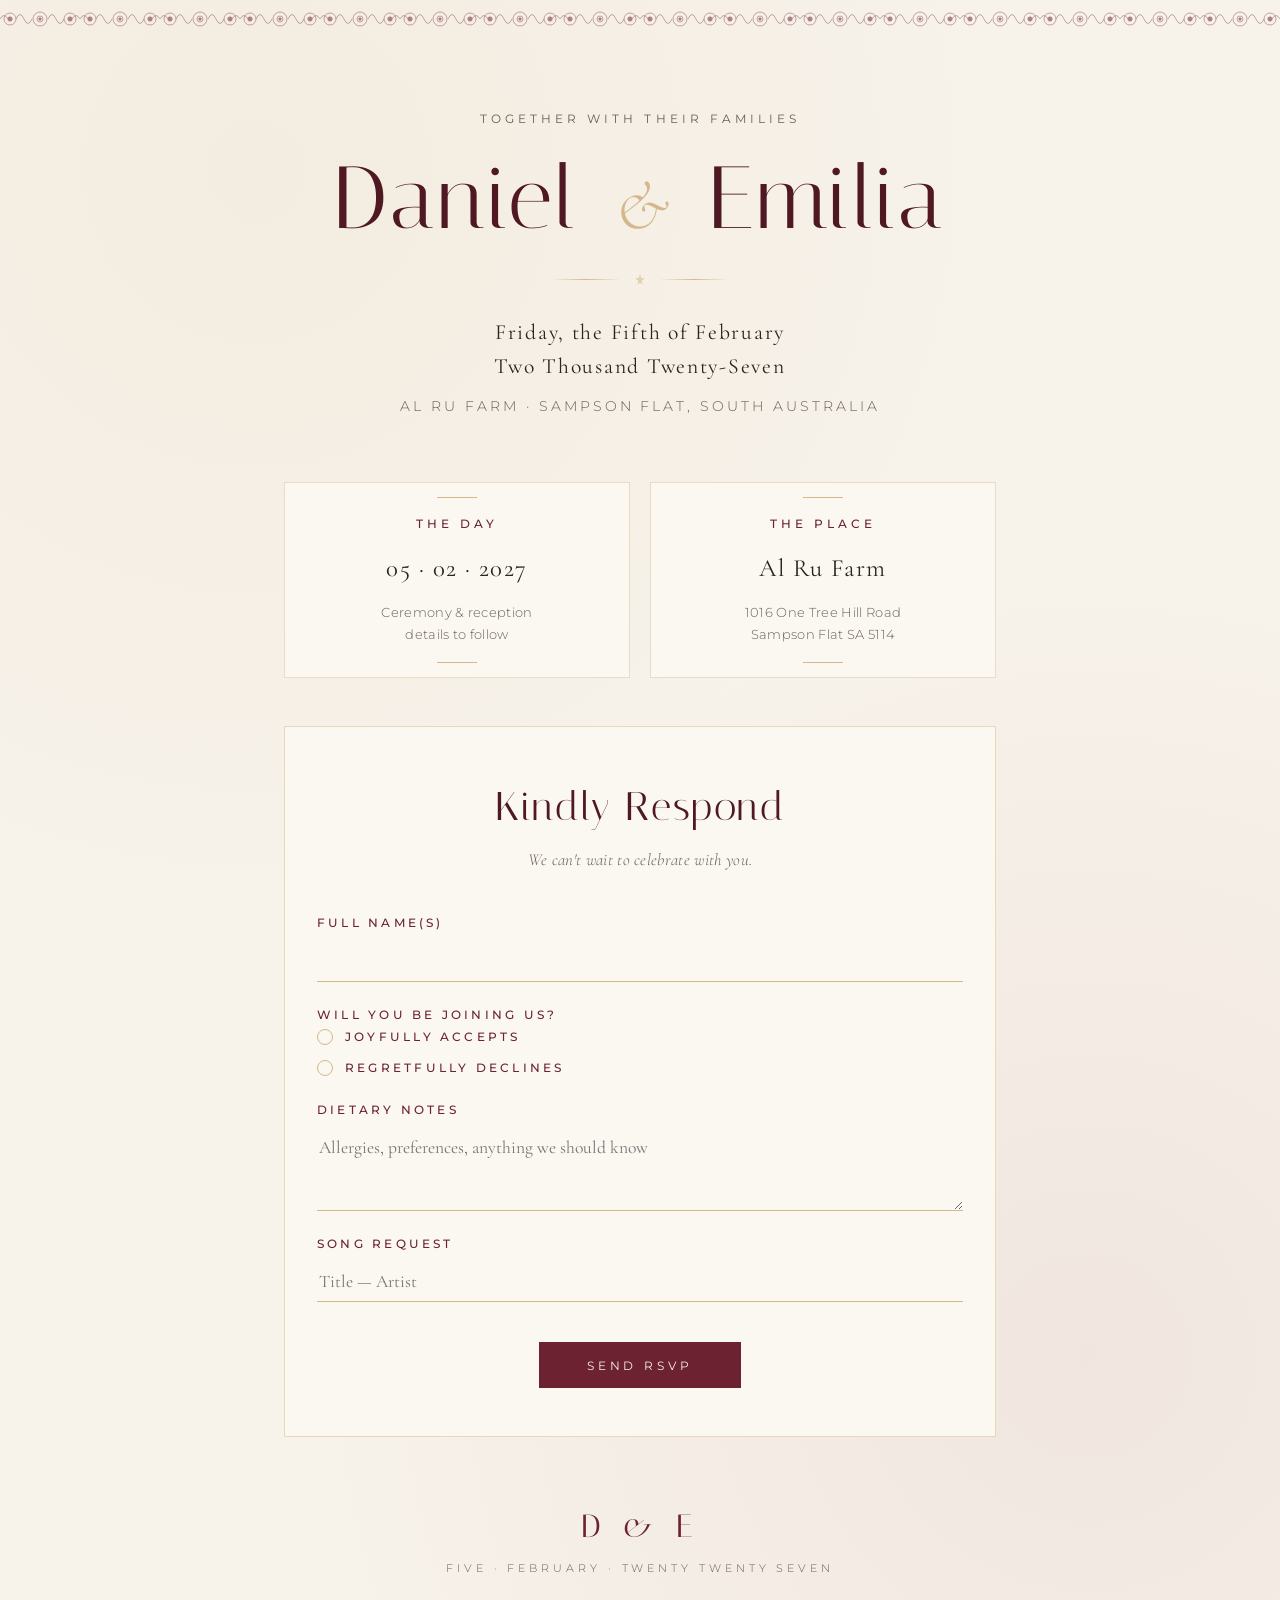
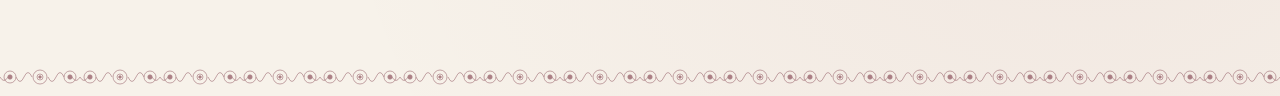
==== index.html @ f1c3dc00 "Initial wedding site" ====
<!DOCTYPE html>
<html lang="en">
<head>
  <meta charset="UTF-8" />
  <meta name="viewport" content="width=device-width, initial-scale=1.0" />
  <title>Daniel &amp; Emilia · 5 February 2027</title>
  <meta name="description" content="Daniel Storti &amp; Emilia Tsanaktsidis · 5 February 2027 · Al Ru Farm, South Australia" />
  <link rel="preconnect" href="https://fonts.googleapis.com" />
  <link rel="preconnect" href="https://fonts.gstatic.com" crossorigin />
  <link href="https://fonts.googleapis.com/css2?family=Cormorant+Garamond:ital,wght@0,300;0,400;0,500;0,600;1,300;1,400&family=Italiana&family=Montserrat:wght@300;400;500&display=swap" rel="stylesheet" />
  <link rel="stylesheet" href="styles.css" />
</head>
<body>
  <div class="lace-border lace-top" aria-hidden="true"></div>

  <main>
    <section class="hero">
      <p class="overline">Together with their families</p>
      <h1 class="names">
        <span>Daniel</span>
        <span class="amp">&</span>
        <span>Emilia</span>
      </h1>
      <div class="divider" aria-hidden="true">
        <span></span><svg viewBox="0 0 24 24" width="14" height="14"><path d="M12 2l2.09 6.26L20 9.27l-4.91 3.82L16.18 20 12 16.5 7.82 20l1.09-6.91L4 9.27l5.91-1.01L12 2z" fill="currentColor" opacity=".55"/></svg><span></span>
      </div>
      <p class="date">Friday, the Fifth of February<br/>Two Thousand Twenty-Seven</p>
      <p class="venue">Al Ru Farm · Sampson Flat, South Australia</p>
    </section>

    <section class="details">
      <article class="detail-card">
        <h2>The Day</h2>
        <p class="big">05 · 02 · 2027</p>
        <p class="small">Ceremony &amp; reception<br/>details to follow</p>
      </article>
      <article class="detail-card">
        <h2>The Place</h2>
        <p class="big">Al Ru Farm</p>
        <p class="small">1016 One Tree Hill Road<br/>Sampson Flat SA 5114</p>
      </article>
    </section>

    <section class="rsvp" id="rsvp">
      <h2>Kindly Respond</h2>
      <p class="rsvp-note">We can't wait to celebrate with you.</p>

      <form
        name="rsvp"
        method="POST"
        data-netlify="true"
        netlify-honeypot="bot-field"
        action="/thanks.html"
      >
        <input type="hidden" name="form-name" value="rsvp" />
        <p class="hp"><label>Leave this field empty: <input name="bot-field" /></label></p>

        <div class="field">
          <label for="name">Full name(s)</label>
          <input type="text" id="name" name="name" autocomplete="name" required />
        </div>

        <fieldset class="field">
          <legend>Will you be joining us?</legend>
          <div class="radio-group">
            <label class="radio">
              <input type="radio" name="attending" value="Yes" required />
              <span>Joyfully accepts</span>
            </label>
            <label class="radio">
              <input type="radio" name="attending" value="No" />
              <span>Regretfully declines</span>
            </label>
          </div>
        </fieldset>

        <div class="field">
          <label for="dietary">Dietary notes</label>
          <textarea id="dietary" name="dietary" rows="3" placeholder="Allergies, preferences, anything we should know"></textarea>
        </div>

        <div class="field">
          <label for="song">Song request</label>
          <input type="text" id="song" name="song" placeholder="Title — Artist" />
        </div>

        <button type="submit">Send RSVP</button>
      </form>
    </section>

    <footer>
      <p class="monogram">D &amp; E</p>
      <p class="tag">Five · February · Twenty Twenty Seven</p>
    </footer>
  </main>

  <div class="lace-border lace-bottom" aria-hidden="true"></div>
</body>
</html>
---- styles.css ----
:root {
  --cream: #f7f2ea;
  --cream-soft: #fbf8f2;
  --champagne: #d4b88a;
  --champagne-soft: #e6d4b0;
  --burgundy: #6d2232;
  --burgundy-deep: #4f1823;
  --wine: #872436;
  --ink: #2a2320;
  --muted: #6b5f56;
}

* { box-sizing: border-box; }

html, body {
  margin: 0;
  padding: 0;
  background: var(--cream);
  color: var(--ink);
  font-family: 'Montserrat', -apple-system, sans-serif;
  font-weight: 300;
  line-height: 1.6;
  letter-spacing: 0.02em;
}

body {
  background-image:
    radial-gradient(circle at 20% 10%, rgba(212,184,138,0.10), transparent 40%),
    radial-gradient(circle at 85% 80%, rgba(135,36,54,0.06), transparent 45%);
  min-height: 100vh;
}

main {
  max-width: 760px;
  margin: 0 auto;
  padding: 0 1.5rem 3rem;
}

/* ---------- Lace borders ---------- */
.lace-border {
  height: 38px;
  background-repeat: repeat-x;
  background-size: 80px 38px;
  opacity: 0.55;
  background-image: url("data:image/svg+xml;utf8,<svg xmlns='http://www.w3.org/2000/svg' viewBox='0 0 80 38'><g fill='none' stroke='%236d2232' stroke-width='0.7'><circle cx='10' cy='19' r='6'/><circle cx='10' cy='19' r='2.2' fill='%236d2232'/><path d='M16 19 Q20 10 24 19 Q28 28 32 19'/><circle cx='40' cy='19' r='7'/><circle cx='40' cy='19' r='3' fill='none'/><circle cx='40' cy='19' r='1.3' fill='%236d2232'/><path d='M48 19 Q52 10 56 19 Q60 28 64 19'/><circle cx='70' cy='19' r='6'/><circle cx='70' cy='19' r='2.2' fill='%236d2232'/><path d='M0 19 Q4 12 8 19'/><path d='M72 19 Q76 12 80 19'/></g></svg>");
}
.lace-top { margin-bottom: 2rem; }
.lace-bottom { margin-top: 2rem; transform: scaleY(-1); }

/* ---------- Hero ---------- */
.hero {
  text-align: center;
  padding: 2.5rem 1rem 2rem;
}

.overline {
  font-family: 'Montserrat', sans-serif;
  font-size: 0.72rem;
  font-weight: 400;
  letter-spacing: 0.35em;
  text-transform: uppercase;
  color: var(--muted);
  margin: 0 0 1.5rem;
}

.names {
  font-family: 'Italiana', 'Cormorant Garamond', serif;
  font-weight: 400;
  font-size: clamp(3rem, 9vw, 5.5rem);
  line-height: 1.05;
  margin: 0;
  color: var(--burgundy-deep);
  letter-spacing: 0.04em;
}

.names span { display: inline-block; }

.names .amp {
  font-family: 'Cormorant Garamond', serif;
  font-style: italic;
  font-weight: 300;
  color: var(--champagne);
  font-size: 0.8em;
  margin: 0 0.4rem;
  vertical-align: baseline;
}

.divider {
  display: flex;
  align-items: center;
  justify-content: center;
  gap: 0.75rem;
  margin: 1.75rem 0;
  color: var(--champagne);
}
.divider span {
  display: block;
  height: 1px;
  width: 70px;
  background: linear-gradient(to right, transparent, var(--champagne), transparent);
}

.date {
  font-family: 'Cormorant Garamond', serif;
  font-weight: 400;
  font-size: 1.35rem;
  color: var(--ink);
  margin: 0 0 0.5rem;
  letter-spacing: 0.08em;
}

.venue {
  font-family: 'Montserrat', sans-serif;
  font-size: 0.85rem;
  font-weight: 300;
  letter-spacing: 0.22em;
  text-transform: uppercase;
  color: var(--muted);
  margin: 0.75rem 0 0;
}

/* ---------- Details ---------- */
.details {
  display: grid;
  grid-template-columns: 1fr 1fr;
  gap: 1.25rem;
  margin: 2rem 0 3rem;
}

@media (max-width: 560px) {
  .details { grid-template-columns: 1fr; }
}

.detail-card {
  background: var(--cream-soft);
  border: 1px solid rgba(212, 184, 138, 0.45);
  padding: 2rem 1.5rem;
  text-align: center;
  position: relative;
}
.detail-card::before,
.detail-card::after {
  content: "";
  position: absolute;
  left: 50%;
  transform: translateX(-50%);
  width: 40px;
  height: 1px;
  background: var(--champagne);
}
.detail-card::before { top: 14px; }
.detail-card::after { bottom: 14px; }

.detail-card h2 {
  font-family: 'Montserrat', sans-serif;
  font-size: 0.72rem;
  font-weight: 500;
  letter-spacing: 0.35em;
  text-transform: uppercase;
  color: var(--burgundy);
  margin: 0 0 1rem;
}
.detail-card .big {
  font-family: 'Cormorant Garamond', serif;
  font-size: 1.55rem;
  font-weight: 400;
  margin: 0 0 0.75rem;
  color: var(--ink);
  letter-spacing: 0.06em;
}
.detail-card .small {
  font-size: 0.82rem;
  color: var(--muted);
  margin: 0;
  line-height: 1.7;
}

/* ---------- RSVP ---------- */
.rsvp {
  background: var(--cream-soft);
  border: 1px solid rgba(212, 184, 138, 0.5);
  padding: 3rem 2rem;
  margin: 0 auto;
  position: relative;
}

.rsvp h2 {
  font-family: 'Italiana', serif;
  font-weight: 400;
  font-size: 2.5rem;
  text-align: center;
  margin: 0 0 0.5rem;
  color: var(--burgundy-deep);
  letter-spacing: 0.05em;
}
.rsvp-note {
  text-align: center;
  font-family: 'Cormorant Garamond', serif;
  font-style: italic;
  color: var(--muted);
  font-size: 1.05rem;
  margin: 0 0 2.5rem;
}

form { display: flex; flex-direction: column; gap: 1.5rem; }

.field { display: flex; flex-direction: column; gap: 0.5rem; border: 0; padding: 0; margin: 0; }

.field label,
.field legend {
  font-family: 'Montserrat', sans-serif;
  font-size: 0.72rem;
  font-weight: 500;
  letter-spacing: 0.28em;
  text-transform: uppercase;
  color: var(--burgundy);
  padding: 0;
}

.field input[type="text"],
.field textarea {
  font-family: 'Cormorant Garamond', serif;
  font-size: 1.1rem;
  background: transparent;
  border: none;
  border-bottom: 1px solid var(--champagne);
  padding: 0.6rem 0.1rem;
  color: var(--ink);
  outline: none;
  transition: border-color 0.2s;
  width: 100%;
}
.field input[type="text"]:focus,
.field textarea:focus {
  border-bottom-color: var(--burgundy);
}
.field textarea { resize: vertical; min-height: 80px; }

.radio-group {
  display: flex;
  flex-direction: column;
  gap: 0.75rem;
  margin-top: 0.25rem;
}
.radio {
  display: flex;
  align-items: center;
  gap: 0.75rem;
  font-family: 'Cormorant Garamond', serif;
  font-size: 1.1rem;
  letter-spacing: 0.02em;
  text-transform: none;
  color: var(--ink);
  font-weight: 400;
  cursor: pointer;
}
.radio input[type="radio"] {
  appearance: none;
  width: 16px;
  height: 16px;
  border: 1px solid var(--champagne);
  border-radius: 50%;
  margin: 0;
  display: grid;
  place-items: center;
  cursor: pointer;
}
.radio input[type="radio"]:checked {
  border-color: var(--burgundy);
}
.radio input[type="radio"]:checked::after {
  content: "";
  width: 8px;
  height: 8px;
  border-radius: 50%;
  background: var(--burgundy);
}

button[type="submit"] {
  margin-top: 1rem;
  align-self: center;
  background: var(--burgundy);
  color: var(--cream);
  border: none;
  padding: 0.95rem 3rem;
  font-family: 'Montserrat', sans-serif;
  font-size: 0.78rem;
  font-weight: 400;
  letter-spacing: 0.32em;
  text-transform: uppercase;
  cursor: pointer;
  transition: background 0.2s, transform 0.1s;
}
button[type="submit"]:hover { background: var(--burgundy-deep); }
button[type="submit"]:active { transform: translateY(1px); }

.hp { position: absolute; left: -9999px; }

/* ---------- Footer ---------- */
footer {
  text-align: center;
  margin-top: 4rem;
  color: var(--muted);
}
.monogram {
  font-family: 'Italiana', serif;
  font-size: 2rem;
  color: var(--burgundy);
  margin: 0 0 0.5rem;
  letter-spacing: 0.2em;
}
.tag {
  font-family: 'Montserrat', sans-serif;
  font-size: 0.7rem;
  letter-spacing: 0.35em;
  text-transform: uppercase;
  margin: 0;
}
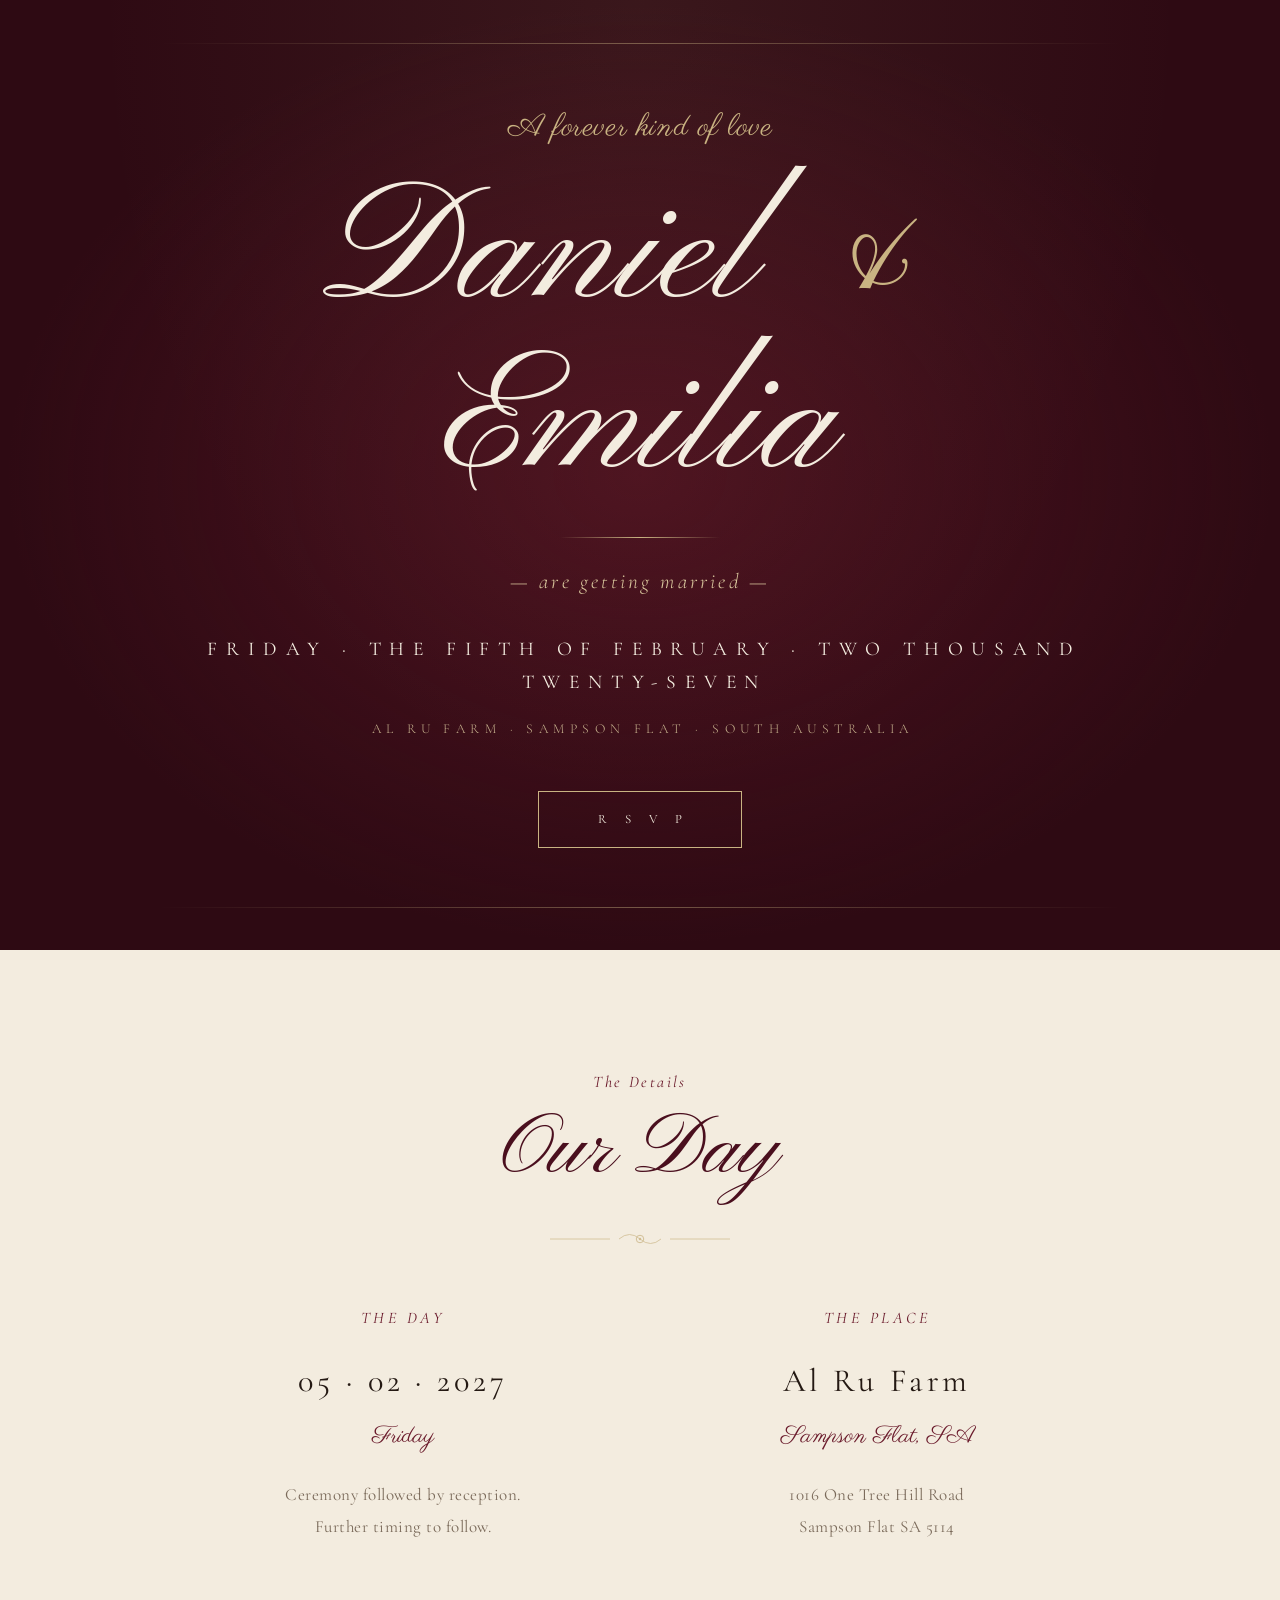
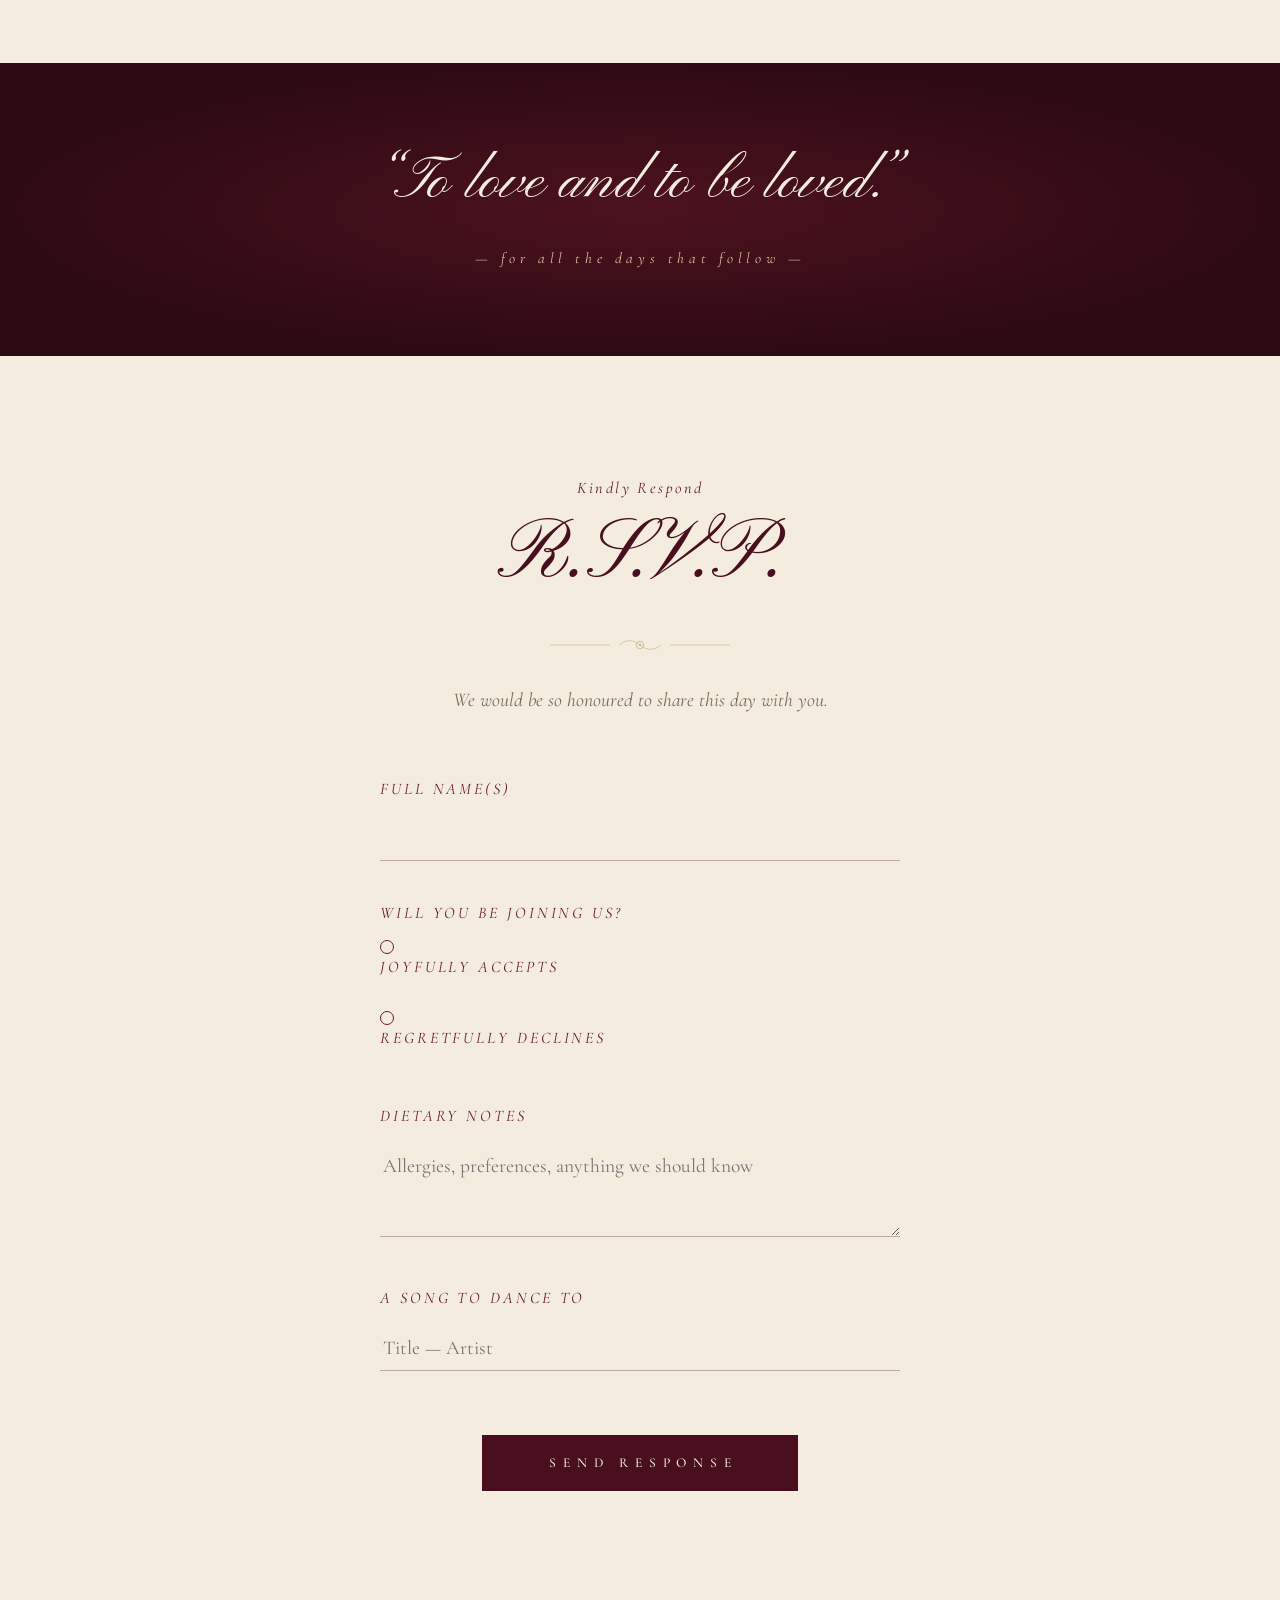
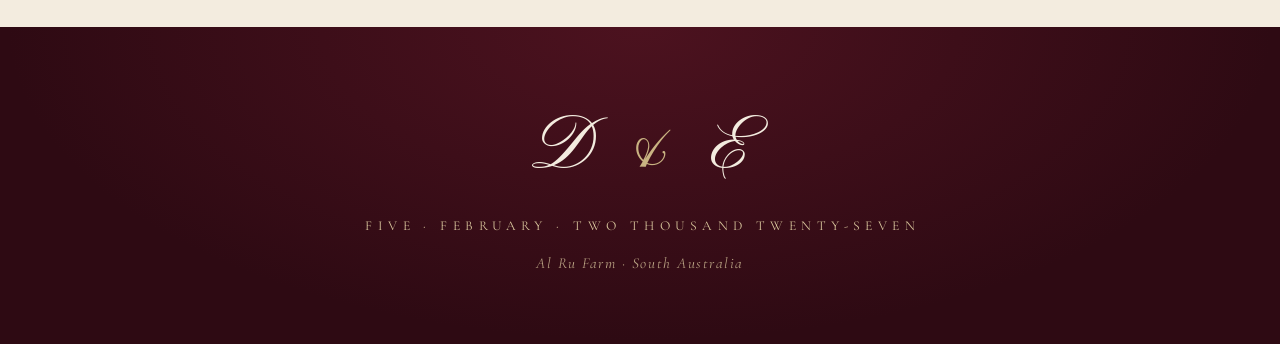
==== commit 0e83fb1e: "Redesign with Old Money burgundy aesthetic" ====
--- a/index.html
+++ b/index.html
@@ -7,93 +7,124 @@
   <meta name="description" content="Daniel Storti &amp; Emilia Tsanaktsidis · 5 February 2027 · Al Ru Farm, South Australia" />
   <link rel="preconnect" href="https://fonts.googleapis.com" />
   <link rel="preconnect" href="https://fonts.gstatic.com" crossorigin />
-  <link href="https://fonts.googleapis.com/css2?family=Cormorant+Garamond:ital,wght@0,300;0,400;0,500;0,600;1,300;1,400&family=Italiana&family=Montserrat:wght@300;400;500&display=swap" rel="stylesheet" />
+  <link href="https://fonts.googleapis.com/css2?family=Cormorant+Garamond:ital,wght@0,300;0,400;0,500;0,600;1,300;1,400;1,500&family=Pinyon+Script&family=Parisienne&display=swap" rel="stylesheet" />
   <link rel="stylesheet" href="styles.css" />
 </head>
 <body>
-  <div class="lace-border lace-top" aria-hidden="true"></div>
 
-  <main>
-    <section class="hero">
-      <p class="overline">Together with their families</p>
-      <h1 class="names">
-        <span>Daniel</span>
-        <span class="amp">&</span>
-        <span>Emilia</span>
+  <!-- ============ HERO ============ -->
+  <header class="hero">
+    <div class="hero-inner">
+      <p class="hero-tag">A forever kind of love</p>
+
+      <h1 class="hero-names">
+        <span class="name">Daniel</span>
+        <span class="amp">&amp;</span>
+        <span class="name">Emilia</span>
       </h1>
-      <div class="divider" aria-hidden="true">
-        <span></span><svg viewBox="0 0 24 24" width="14" height="14"><path d="M12 2l2.09 6.26L20 9.27l-4.91 3.82L16.18 20 12 16.5 7.82 20l1.09-6.91L4 9.27l5.91-1.01L12 2z" fill="currentColor" opacity=".55"/></svg><span></span>
+
+      <div class="hero-rule"><span></span></div>
+
+      <p class="hero-subtitle">— are getting married —</p>
+
+      <p class="hero-date">Friday · The Fifth of February · Two Thousand Twenty-Seven</p>
+
+      <p class="hero-venue">Al Ru Farm · Sampson Flat · South Australia</p>
+
+      <a href="#rsvp" class="hero-cta">R S V P</a>
+    </div>
+  </header>
+
+  <!-- ============ DETAILS ============ -->
+  <section class="section section-cream">
+    <p class="eyebrow">The Details</p>
+    <h2 class="section-title">Our Day</h2>
+    <div class="ornament" aria-hidden="true">
+      <svg viewBox="0 0 120 20"><path d="M0 10 h40 M80 10 h40" stroke="currentColor" stroke-width="0.5" fill="none"/><circle cx="60" cy="10" r="2.5" fill="none" stroke="currentColor" stroke-width="0.6"/><circle cx="60" cy="10" r="0.8" fill="currentColor"/><path d="M46 10 Q53 4 60 10 Q67 16 74 10" stroke="currentColor" stroke-width="0.5" fill="none"/></svg>
+    </div>
+
+    <div class="detail-grid">
+      <article class="detail">
+        <p class="detail-label">The Day</p>
+        <p class="detail-main">05 · 02 · 2027</p>
+        <p class="detail-sub">Friday</p>
+        <p class="detail-text">Ceremony followed by reception.<br/>Further timing to follow.</p>
+      </article>
+
+      <article class="detail">
+        <p class="detail-label">The Place</p>
+        <p class="detail-main">Al Ru Farm</p>
+        <p class="detail-sub">Sampson Flat, SA</p>
+        <p class="detail-text">1016 One Tree Hill Road<br/>Sampson Flat SA 5114</p>
+      </article>
+    </div>
+  </section>
+
+  <!-- ============ QUOTE / INTERLUDE ============ -->
+  <section class="section section-burgundy interlude">
+    <p class="interlude-script">&ldquo;To love and to be loved.&rdquo;</p>
+    <p class="interlude-small">— for all the days that follow —</p>
+  </section>
+
+  <!-- ============ RSVP ============ -->
+  <section class="section section-cream rsvp" id="rsvp">
+    <p class="eyebrow">Kindly Respond</p>
+    <h2 class="section-title">R.S.V.P.</h2>
+    <div class="ornament" aria-hidden="true">
+      <svg viewBox="0 0 120 20"><path d="M0 10 h40 M80 10 h40" stroke="currentColor" stroke-width="0.5" fill="none"/><circle cx="60" cy="10" r="2.5" fill="none" stroke="currentColor" stroke-width="0.6"/><circle cx="60" cy="10" r="0.8" fill="currentColor"/><path d="M46 10 Q53 4 60 10 Q67 16 74 10" stroke="currentColor" stroke-width="0.5" fill="none"/></svg>
+    </div>
+    <p class="rsvp-note">We would be so honoured to share this day with you.</p>
+
+    <form
+      name="rsvp"
+      method="POST"
+      data-netlify="true"
+      netlify-honeypot="bot-field"
+      action="/thanks.html"
+      class="rsvp-form"
+    >
+      <input type="hidden" name="form-name" value="rsvp" />
+      <p class="hp"><label>Leave empty: <input name="bot-field" /></label></p>
+
+      <div class="field">
+        <label for="name">Full name(s)</label>
+        <input type="text" id="name" name="name" autocomplete="name" required />
       </div>
-      <p class="date">Friday, the Fifth of February<br/>Two Thousand Twenty-Seven</p>
-      <p class="venue">Al Ru Farm · Sampson Flat, South Australia</p>
-    </section>
 
-    <section class="details">
-      <article class="detail-card">
-        <h2>The Day</h2>
-        <p class="big">05 · 02 · 2027</p>
-        <p class="small">Ceremony &amp; reception<br/>details to follow</p>
-      </article>
-      <article class="detail-card">
-        <h2>The Place</h2>
-        <p class="big">Al Ru Farm</p>
-        <p class="small">1016 One Tree Hill Road<br/>Sampson Flat SA 5114</p>
-      </article>
-    </section>
+      <fieldset class="field">
+        <legend>Will you be joining us?</legend>
+        <div class="radio-group">
+          <label class="radio">
+            <input type="radio" name="attending" value="Yes" required />
+            <span>Joyfully accepts</span>
+          </label>
+          <label class="radio">
+            <input type="radio" name="attending" value="No" />
+            <span>Regretfully declines</span>
+          </label>
+        </div>
+      </fieldset>
 
-    <section class="rsvp" id="rsvp">
-      <h2>Kindly Respond</h2>
-      <p class="rsvp-note">We can't wait to celebrate with you.</p>
+      <div class="field">
+        <label for="dietary">Dietary notes</label>
+        <textarea id="dietary" name="dietary" rows="3" placeholder="Allergies, preferences, anything we should know"></textarea>
+      </div>
 
-      <form
-        name="rsvp"
-        method="POST"
-        data-netlify="true"
-        netlify-honeypot="bot-field"
-        action="/thanks.html"
-      >
-        <input type="hidden" name="form-name" value="rsvp" />
-        <p class="hp"><label>Leave this field empty: <input name="bot-field" /></label></p>
+      <div class="field">
+        <label for="song">A song to dance to</label>
+        <input type="text" id="song" name="song" placeholder="Title — Artist" />
+      </div>
 
-        <div class="field">
-          <label for="name">Full name(s)</label>
-          <input type="text" id="name" name="name" autocomplete="name" required />
-        </div>
+      <button type="submit" class="btn">Send Response</button>
+    </form>
+  </section>
 
-        <fieldset class="field">
-          <legend>Will you be joining us?</legend>
-          <div class="radio-group">
-            <label class="radio">
-              <input type="radio" name="attending" value="Yes" required />
-              <span>Joyfully accepts</span>
-            </label>
-            <label class="radio">
-              <input type="radio" name="attending" value="No" />
-              <span>Regretfully declines</span>
-            </label>
-          </div>
-        </fieldset>
+  <!-- ============ FOOTER ============ -->
+  <footer class="footer">
+    <p class="monogram">D <span>&amp;</span> E</p>
+    <p class="footer-date">Five · February · Two Thousand Twenty-Seven</p>
+    <p class="footer-small">Al Ru Farm · South Australia</p>
+  </footer>
 
-        <div class="field">
-          <label for="dietary">Dietary notes</label>
-          <textarea id="dietary" name="dietary" rows="3" placeholder="Allergies, preferences, anything we should know"></textarea>
-        </div>
-
-        <div class="field">
-          <label for="song">Song request</label>
-          <input type="text" id="song" name="song" placeholder="Title — Artist" />
-        </div>
-
-        <button type="submit">Send RSVP</button>
-      </form>
-    </section>
-
-    <footer>
-      <p class="monogram">D &amp; E</p>
-      <p class="tag">Five · February · Twenty Twenty Seven</p>
-    </footer>
-  </main>
-
-  <div class="lace-border lace-bottom" aria-hidden="true"></div>
 </body>
 </html>
--- a/styles.css
+++ b/styles.css
@@ -1,318 +1,472 @@
 :root {
-  --cream: #f7f2ea;
-  --cream-soft: #fbf8f2;
-  --champagne: #d4b88a;
-  --champagne-soft: #e6d4b0;
-  --burgundy: #6d2232;
-  --burgundy-deep: #4f1823;
-  --wine: #872436;
-  --ink: #2a2320;
-  --muted: #6b5f56;
-}
-
-* { box-sizing: border-box; }
+  --burgundy-dark: #2e0a13;
+  --burgundy: #4a0f1e;
+  --burgundy-wine: #6a1a2b;
+  --cream: #f3ecdf;
+  --cream-soft: #f7f1e5;
+  --cream-warm: #ebe1cd;
+  --champagne: #c9b382;
+  --champagne-soft: #d8c59c;
+  --ink: #241913;
+  --muted: #7a6a5a;
+}
+
+* { box-sizing: border-box; margin: 0; padding: 0; }
 
 html, body {
-  margin: 0;
-  padding: 0;
   background: var(--cream);
   color: var(--ink);
-  font-family: 'Montserrat', -apple-system, sans-serif;
-  font-weight: 300;
-  line-height: 1.6;
-  letter-spacing: 0.02em;
-}
-
-body {
+  font-family: 'Cormorant Garamond', Georgia, serif;
+  font-weight: 400;
+  line-height: 1.7;
+  font-size: 17px;
+  -webkit-font-smoothing: antialiased;
+  -moz-osx-font-smoothing: grayscale;
+}
+
+img { max-width: 100%; display: block; }
+
+/* ============================================================
+   HERO
+============================================================ */
+.hero {
+  min-height: 100vh;
+  background: var(--burgundy-dark);
   background-image:
-    radial-gradient(circle at 20% 10%, rgba(212,184,138,0.10), transparent 40%),
-    radial-gradient(circle at 85% 80%, rgba(135,36,54,0.06), transparent 45%);
-  min-height: 100vh;
-}
-
-main {
-  max-width: 760px;
-  margin: 0 auto;
-  padding: 0 1.5rem 3rem;
-}
-
-/* ---------- Lace borders ---------- */
-.lace-border {
-  height: 38px;
-  background-repeat: repeat-x;
-  background-size: 80px 38px;
-  opacity: 0.55;
-  background-image: url("data:image/svg+xml;utf8,<svg xmlns='http://www.w3.org/2000/svg' viewBox='0 0 80 38'><g fill='none' stroke='%236d2232' stroke-width='0.7'><circle cx='10' cy='19' r='6'/><circle cx='10' cy='19' r='2.2' fill='%236d2232'/><path d='M16 19 Q20 10 24 19 Q28 28 32 19'/><circle cx='40' cy='19' r='7'/><circle cx='40' cy='19' r='3' fill='none'/><circle cx='40' cy='19' r='1.3' fill='%236d2232'/><path d='M48 19 Q52 10 56 19 Q60 28 64 19'/><circle cx='70' cy='19' r='6'/><circle cx='70' cy='19' r='2.2' fill='%236d2232'/><path d='M0 19 Q4 12 8 19'/><path d='M72 19 Q76 12 80 19'/></g></svg>");
-}
-.lace-top { margin-bottom: 2rem; }
-.lace-bottom { margin-top: 2rem; transform: scaleY(-1); }
-
-/* ---------- Hero ---------- */
-.hero {
-  text-align: center;
-  padding: 2.5rem 1rem 2rem;
-}
-
-.overline {
-  font-family: 'Montserrat', sans-serif;
-  font-size: 0.72rem;
-  font-weight: 400;
-  letter-spacing: 0.35em;
-  text-transform: uppercase;
-  color: var(--muted);
-  margin: 0 0 1.5rem;
-}
-
-.names {
-  font-family: 'Italiana', 'Cormorant Garamond', serif;
-  font-weight: 400;
-  font-size: clamp(3rem, 9vw, 5.5rem);
-  line-height: 1.05;
-  margin: 0;
-  color: var(--burgundy-deep);
-  letter-spacing: 0.04em;
-}
-
-.names span { display: inline-block; }
-
-.names .amp {
-  font-family: 'Cormorant Garamond', serif;
-  font-style: italic;
-  font-weight: 300;
-  color: var(--champagne);
-  font-size: 0.8em;
-  margin: 0 0.4rem;
-  vertical-align: baseline;
-}
-
-.divider {
+    radial-gradient(ellipse at center, rgba(106, 26, 43, 0.5), transparent 70%),
+    radial-gradient(ellipse at top, rgba(201, 179, 130, 0.08), transparent 60%);
+  color: var(--cream);
   display: flex;
   align-items: center;
   justify-content: center;
-  gap: 0.75rem;
-  margin: 1.75rem 0;
-  color: var(--champagne);
-}
-.divider span {
-  display: block;
-  height: 1px;
-  width: 70px;
-  background: linear-gradient(to right, transparent, var(--champagne), transparent);
-}
-
-.date {
-  font-family: 'Cormorant Garamond', serif;
-  font-weight: 400;
-  font-size: 1.35rem;
-  color: var(--ink);
-  margin: 0 0 0.5rem;
-  letter-spacing: 0.08em;
-}
-
-.venue {
-  font-family: 'Montserrat', sans-serif;
-  font-size: 0.85rem;
-  font-weight: 300;
-  letter-spacing: 0.22em;
-  text-transform: uppercase;
-  color: var(--muted);
-  margin: 0.75rem 0 0;
-}
-
-/* ---------- Details ---------- */
-.details {
-  display: grid;
-  grid-template-columns: 1fr 1fr;
-  gap: 1.25rem;
-  margin: 2rem 0 3rem;
-}
-
-@media (max-width: 560px) {
-  .details { grid-template-columns: 1fr; }
-}
-
-.detail-card {
-  background: var(--cream-soft);
-  border: 1px solid rgba(212, 184, 138, 0.45);
-  padding: 2rem 1.5rem;
-  text-align: center;
+  padding: 4rem 1.5rem;
   position: relative;
-}
-.detail-card::before,
-.detail-card::after {
+  overflow: hidden;
+}
+
+.hero::before,
+.hero::after {
   content: "";
   position: absolute;
   left: 50%;
   transform: translateX(-50%);
-  width: 40px;
+  width: 90%;
+  max-width: 960px;
   height: 1px;
+  background: linear-gradient(to right, transparent, rgba(201, 179, 130, 0.45), transparent);
+}
+.hero::before { top: 2.5rem; }
+.hero::after { bottom: 2.5rem; }
+
+.hero-inner {
+  text-align: center;
+  max-width: 900px;
+  padding: 2rem 0;
+}
+
+.hero-tag {
+  font-family: 'Parisienne', 'Pinyon Script', cursive;
+  font-size: clamp(1.3rem, 2.5vw, 1.8rem);
+  color: var(--champagne);
+  font-weight: 400;
+  margin-bottom: 1rem;
+  letter-spacing: 0.02em;
+}
+
+.hero-names {
+  font-family: 'Pinyon Script', 'Parisienne', cursive;
+  font-weight: 400;
+  font-size: clamp(4.5rem, 14vw, 10rem);
+  line-height: 1;
+  color: var(--cream);
+  letter-spacing: 0.01em;
+  margin: 0.5rem 0 1.5rem;
+}
+
+.hero-names .name { display: inline-block; }
+.hero-names .amp {
+  display: inline-block;
+  font-family: 'Pinyon Script', cursive;
+  color: var(--champagne);
+  font-size: 0.85em;
+  margin: 0 0.15em;
+  transform: translateY(-0.05em);
+}
+
+.hero-rule {
+  display: flex;
+  justify-content: center;
+  margin: 1.25rem 0 1.5rem;
+}
+.hero-rule span {
+  display: block;
+  height: 1px;
+  width: 160px;
+  background: linear-gradient(to right, transparent, var(--champagne), transparent);
+}
+
+.hero-subtitle {
+  font-family: 'Cormorant Garamond', serif;
+  font-style: italic;
+  font-weight: 300;
+  font-size: clamp(1rem, 2vw, 1.25rem);
+  color: var(--champagne-soft);
+  letter-spacing: 0.15em;
+  margin-bottom: 2rem;
+  text-transform: lowercase;
+}
+
+.hero-date {
+  font-family: 'Cormorant Garamond', serif;
+  font-weight: 400;
+  font-size: clamp(0.95rem, 1.8vw, 1.15rem);
+  color: var(--cream);
+  letter-spacing: 0.45em;
+  text-transform: uppercase;
+  margin-bottom: 1rem;
+  padding-left: 0.45em;
+}
+
+.hero-venue {
+  font-family: 'Cormorant Garamond', serif;
+  font-weight: 300;
+  font-size: 0.8rem;
+  color: var(--champagne-soft);
+  letter-spacing: 0.4em;
+  text-transform: uppercase;
+  margin-bottom: 3rem;
+  padding-left: 0.4em;
+  opacity: 0.9;
+}
+
+.hero-cta {
+  display: inline-block;
+  font-family: 'Cormorant Garamond', serif;
+  font-weight: 400;
+  font-size: 0.75rem;
+  color: var(--cream);
+  letter-spacing: 0.6em;
+  text-transform: uppercase;
+  text-decoration: none;
+  padding: 1rem 3rem;
+  border: 1px solid var(--champagne);
+  transition: all 0.35s ease;
+  padding-left: calc(3rem + 0.6em);
+}
+.hero-cta:hover {
   background: var(--champagne);
-}
-.detail-card::before { top: 14px; }
-.detail-card::after { bottom: 14px; }
-
-.detail-card h2 {
-  font-family: 'Montserrat', sans-serif;
-  font-size: 0.72rem;
-  font-weight: 500;
-  letter-spacing: 0.35em;
-  text-transform: uppercase;
+  color: var(--burgundy-dark);
+}
+
+/* ============================================================
+   SECTIONS
+============================================================ */
+.section {
+  padding: 7rem 1.5rem;
+  text-align: center;
+}
+
+.section-cream {
+  background: var(--cream);
+  color: var(--ink);
+}
+
+.section-burgundy {
+  background: var(--burgundy-dark);
+  color: var(--cream);
+  background-image: radial-gradient(ellipse at center, rgba(106, 26, 43, 0.5), transparent 70%);
+}
+
+.eyebrow {
+  font-family: 'Cormorant Garamond', serif;
+  font-style: italic;
+  font-weight: 400;
+  font-size: 0.95rem;
+  color: var(--burgundy-wine);
+  letter-spacing: 0.15em;
+  margin-bottom: 0.75rem;
+}
+.section-burgundy .eyebrow { color: var(--champagne); }
+
+.section-title {
+  font-family: 'Pinyon Script', cursive;
+  font-weight: 400;
+  font-size: clamp(3rem, 7vw, 5rem);
+  line-height: 1;
   color: var(--burgundy);
-  margin: 0 0 1rem;
-}
-.detail-card .big {
-  font-family: 'Cormorant Garamond', serif;
-  font-size: 1.55rem;
-  font-weight: 400;
-  margin: 0 0 0.75rem;
+  letter-spacing: 0.01em;
+  margin-bottom: 1.75rem;
+}
+.section-burgundy .section-title { color: var(--cream); }
+
+.ornament {
+  color: var(--champagne);
+  display: flex;
+  justify-content: center;
+  margin: 0 auto 3rem;
+  max-width: 180px;
+  opacity: 0.85;
+}
+.ornament svg { width: 100%; height: auto; }
+
+/* ============================================================
+   DETAILS GRID
+============================================================ */
+.detail-grid {
+  display: grid;
+  grid-template-columns: 1fr 1fr;
+  gap: 4rem;
+  max-width: 880px;
+  margin: 0 auto;
+}
+
+@media (max-width: 640px) {
+  .detail-grid { grid-template-columns: 1fr; gap: 3.5rem; }
+}
+
+.detail {
+  text-align: center;
+  padding: 0 1rem;
+}
+
+.detail-label {
+  font-family: 'Cormorant Garamond', serif;
+  font-style: italic;
+  font-weight: 400;
+  font-size: 0.95rem;
+  color: var(--burgundy-wine);
+  letter-spacing: 0.22em;
+  text-transform: uppercase;
+  margin-bottom: 1.25rem;
+}
+
+.detail-main {
+  font-family: 'Cormorant Garamond', serif;
+  font-weight: 400;
+  font-size: 1.9rem;
   color: var(--ink);
-  letter-spacing: 0.06em;
-}
-.detail-card .small {
-  font-size: 0.82rem;
+  letter-spacing: 0.12em;
+  margin-bottom: 0.5rem;
+}
+
+.detail-sub {
+  font-family: 'Parisienne', cursive;
+  font-size: 1.4rem;
+  color: var(--burgundy-wine);
+  margin-bottom: 1.25rem;
+}
+
+.detail-text {
+  font-family: 'Cormorant Garamond', serif;
+  font-weight: 400;
+  font-size: 1rem;
   color: var(--muted);
-  margin: 0;
-  line-height: 1.7;
-}
-
-/* ---------- RSVP ---------- */
-.rsvp {
-  background: var(--cream-soft);
-  border: 1px solid rgba(212, 184, 138, 0.5);
-  padding: 3rem 2rem;
+  line-height: 1.9;
+  letter-spacing: 0.03em;
+}
+
+/* ============================================================
+   INTERLUDE
+============================================================ */
+.interlude {
+  padding: 5rem 1.5rem;
+}
+.interlude-script {
+  font-family: 'Pinyon Script', cursive;
+  font-size: clamp(2.2rem, 5vw, 3.5rem);
+  color: var(--cream);
+  line-height: 1.2;
+  margin-bottom: 1.5rem;
+}
+.interlude-small {
+  font-family: 'Cormorant Garamond', serif;
+  font-style: italic;
+  font-size: 0.9rem;
+  letter-spacing: 0.3em;
+  color: var(--champagne-soft);
+  text-transform: lowercase;
+}
+
+/* ============================================================
+   RSVP
+============================================================ */
+.rsvp { padding-bottom: 8rem; }
+
+.rsvp-note {
+  font-family: 'Cormorant Garamond', serif;
+  font-style: italic;
+  font-size: 1.15rem;
+  color: var(--muted);
+  max-width: 480px;
+  margin: -1.5rem auto 3.5rem;
+  line-height: 1.6;
+}
+
+.rsvp-form {
+  max-width: 520px;
   margin: 0 auto;
-  position: relative;
-}
-
-.rsvp h2 {
-  font-family: 'Italiana', serif;
-  font-weight: 400;
-  font-size: 2.5rem;
-  text-align: center;
-  margin: 0 0 0.5rem;
-  color: var(--burgundy-deep);
-  letter-spacing: 0.05em;
-}
-.rsvp-note {
-  text-align: center;
-  font-family: 'Cormorant Garamond', serif;
-  font-style: italic;
-  color: var(--muted);
-  font-size: 1.05rem;
-  margin: 0 0 2.5rem;
-}
-
-form { display: flex; flex-direction: column; gap: 1.5rem; }
-
-.field { display: flex; flex-direction: column; gap: 0.5rem; border: 0; padding: 0; margin: 0; }
+  display: flex;
+  flex-direction: column;
+  gap: 2.25rem;
+  text-align: left;
+}
+
+.field { border: 0; padding: 0; margin: 0; }
 
 .field label,
 .field legend {
-  font-family: 'Montserrat', sans-serif;
-  font-size: 0.72rem;
-  font-weight: 500;
-  letter-spacing: 0.28em;
-  text-transform: uppercase;
-  color: var(--burgundy);
+  display: block;
+  font-family: 'Cormorant Garamond', serif;
+  font-style: italic;
+  font-weight: 400;
+  font-size: 0.95rem;
+  color: var(--burgundy-wine);
+  letter-spacing: 0.18em;
+  text-transform: uppercase;
+  margin-bottom: 0.75rem;
   padding: 0;
 }
 
 .field input[type="text"],
 .field textarea {
-  font-family: 'Cormorant Garamond', serif;
-  font-size: 1.1rem;
+  width: 100%;
+  font-family: 'Cormorant Garamond', serif;
+  font-size: 1.15rem;
+  color: var(--ink);
   background: transparent;
   border: none;
-  border-bottom: 1px solid var(--champagne);
-  padding: 0.6rem 0.1rem;
-  color: var(--ink);
+  border-bottom: 1px solid rgba(74, 15, 30, 0.3);
+  padding: 0.6rem 0.2rem;
   outline: none;
-  transition: border-color 0.2s;
-  width: 100%;
-}
+  transition: border-color 0.3s;
+}
+
 .field input[type="text"]:focus,
 .field textarea:focus {
   border-bottom-color: var(--burgundy);
 }
+
 .field textarea { resize: vertical; min-height: 80px; }
 
 .radio-group {
   display: flex;
   flex-direction: column;
-  gap: 0.75rem;
-  margin-top: 0.25rem;
-}
+  gap: 1rem;
+}
+
 .radio {
   display: flex;
   align-items: center;
-  gap: 0.75rem;
-  font-family: 'Cormorant Garamond', serif;
-  font-size: 1.1rem;
+  gap: 1rem;
+  font-family: 'Cormorant Garamond', serif;
+  font-size: 1.2rem;
+  font-style: italic;
+  color: var(--ink);
   letter-spacing: 0.02em;
   text-transform: none;
-  color: var(--ink);
-  font-weight: 400;
   cursor: pointer;
-}
+  font-weight: 400;
+  margin: 0;
+}
+
 .radio input[type="radio"] {
   appearance: none;
-  width: 16px;
-  height: 16px;
-  border: 1px solid var(--champagne);
+  -webkit-appearance: none;
+  width: 14px;
+  height: 14px;
+  border: 1px solid var(--burgundy-wine);
   border-radius: 50%;
   margin: 0;
   display: grid;
   place-items: center;
   cursor: pointer;
+  background: transparent;
+  flex-shrink: 0;
 }
 .radio input[type="radio"]:checked {
   border-color: var(--burgundy);
 }
 .radio input[type="radio"]:checked::after {
   content: "";
-  width: 8px;
-  height: 8px;
+  width: 7px;
+  height: 7px;
   border-radius: 50%;
   background: var(--burgundy);
 }
 
-button[type="submit"] {
-  margin-top: 1rem;
+.btn {
   align-self: center;
+  margin-top: 1.5rem;
   background: var(--burgundy);
   color: var(--cream);
-  border: none;
-  padding: 0.95rem 3rem;
-  font-family: 'Montserrat', sans-serif;
-  font-size: 0.78rem;
-  font-weight: 400;
-  letter-spacing: 0.32em;
+  border: 1px solid var(--burgundy);
+  padding: 1.1rem 3.5rem;
+  font-family: 'Cormorant Garamond', serif;
+  font-size: 0.8rem;
+  font-weight: 500;
+  letter-spacing: 0.5em;
   text-transform: uppercase;
   cursor: pointer;
-  transition: background 0.2s, transform 0.1s;
-}
-button[type="submit"]:hover { background: var(--burgundy-deep); }
-button[type="submit"]:active { transform: translateY(1px); }
+  transition: all 0.35s ease;
+  padding-left: calc(3.5rem + 0.5em);
+}
+.btn:hover {
+  background: var(--burgundy-dark);
+  border-color: var(--champagne);
+}
 
 .hp { position: absolute; left: -9999px; }
 
-/* ---------- Footer ---------- */
-footer {
+/* ============================================================
+   FOOTER
+============================================================ */
+.footer {
+  background: var(--burgundy-dark);
+  color: var(--cream);
   text-align: center;
-  margin-top: 4rem;
-  color: var(--muted);
-}
+  padding: 5rem 1.5rem 4rem;
+  background-image: radial-gradient(ellipse at center top, rgba(106, 26, 43, 0.5), transparent 70%);
+}
+
 .monogram {
-  font-family: 'Italiana', serif;
-  font-size: 2rem;
-  color: var(--burgundy);
-  margin: 0 0 0.5rem;
-  letter-spacing: 0.2em;
-}
-.tag {
-  font-family: 'Montserrat', sans-serif;
-  font-size: 0.7rem;
-  letter-spacing: 0.35em;
-  text-transform: uppercase;
-  margin: 0;
-}
+  font-family: 'Pinyon Script', cursive;
+  font-size: clamp(3rem, 6vw, 4.5rem);
+  color: var(--cream);
+  line-height: 1;
+  margin-bottom: 1.5rem;
+}
+.monogram span {
+  color: var(--champagne);
+  margin: 0 0.1em;
+}
+
+.footer-date {
+  font-family: 'Cormorant Garamond', serif;
+  font-size: 0.8rem;
+  letter-spacing: 0.4em;
+  text-transform: uppercase;
+  color: var(--champagne-soft);
+  margin-bottom: 0.75rem;
+  padding-left: 0.4em;
+}
+
+.footer-small {
+  font-family: 'Cormorant Garamond', serif;
+  font-style: italic;
+  font-size: 0.9rem;
+  color: var(--champagne-soft);
+  letter-spacing: 0.1em;
+  opacity: 0.8;
+}
+
+/* ============================================================
+   MOBILE REFINEMENTS
+============================================================ */
+@media (max-width: 640px) {
+  .section { padding: 5rem 1.25rem; }
+  .hero { padding: 3rem 1.25rem; }
+  .rsvp-form { gap: 2rem; }
+  .hero-date { letter-spacing: 0.32em; font-size: 0.8rem; }
+  .hero-venue { letter-spacing: 0.3em; font-size: 0.7rem; }
+  .hero-cta { letter-spacing: 0.45em; padding: 0.9rem 2rem; padding-left: calc(2rem + 0.45em); }
+}
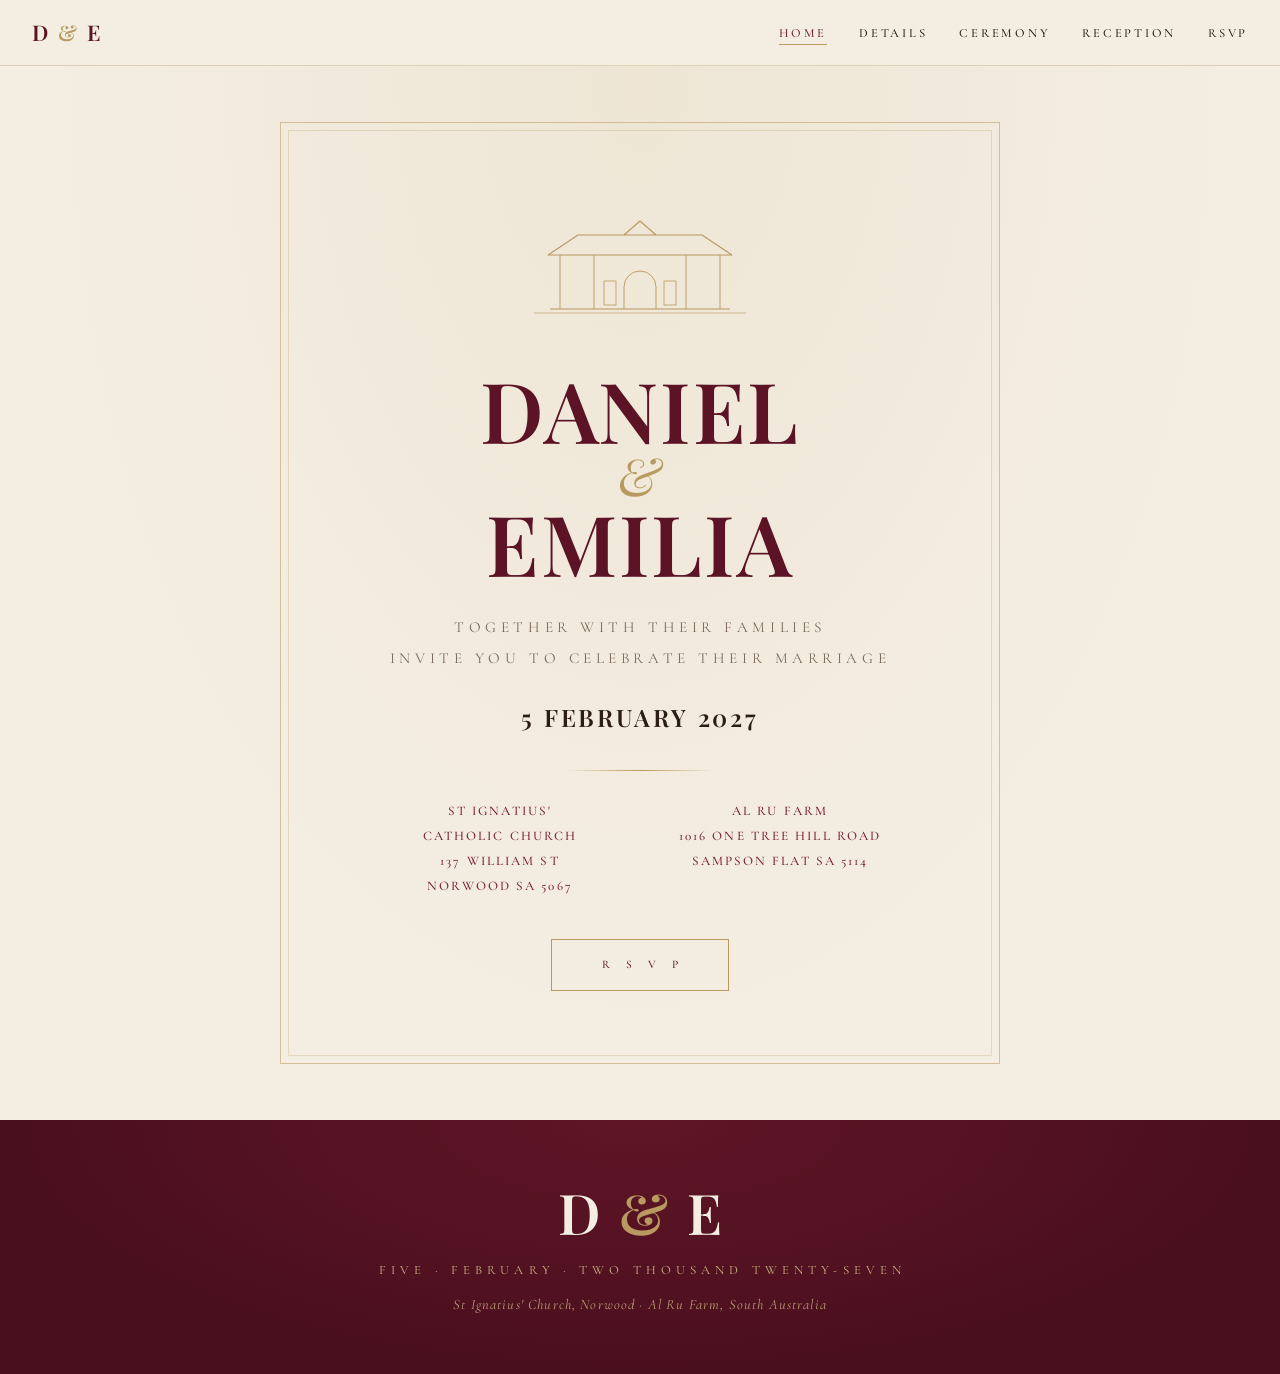
==== commit ce4c3391: "Redesign site to match invitation suite; add multi-page tabs Rework the wedding site into standalone" ====
--- a/index.html
+++ b/index.html
@@ -4,126 +4,74 @@
   <meta charset="UTF-8" />
   <meta name="viewport" content="width=device-width, initial-scale=1.0" />
   <title>Daniel &amp; Emilia · 5 February 2027</title>
-  <meta name="description" content="Daniel Storti &amp; Emilia Tsanaktsidis · 5 February 2027 · Al Ru Farm, South Australia" />
+  <meta name="description" content="Daniel &amp; Emilia · 5 February 2027 · St Ignatius' Catholic Church, Norwood &amp; Al Ru Farm, South Australia" />
   <link rel="preconnect" href="https://fonts.googleapis.com" />
   <link rel="preconnect" href="https://fonts.gstatic.com" crossorigin />
-  <link href="https://fonts.googleapis.com/css2?family=Cormorant+Garamond:ital,wght@0,300;0,400;0,500;0,600;1,300;1,400;1,500&family=Pinyon+Script&family=Parisienne&display=swap" rel="stylesheet" />
+  <link href="https://fonts.googleapis.com/css2?family=Cormorant+Garamond:ital,wght@0,300;0,400;0,500;0,600;1,300;1,400;1,500&family=Playfair+Display:ital,wght@0,400;0,500;0,600;0,700;1,400;1,500;1,600&display=swap" rel="stylesheet" />
   <link rel="stylesheet" href="styles.css" />
 </head>
 <body>
 
-  <!-- ============ HERO ============ -->
-  <header class="hero">
-    <div class="hero-inner">
-      <p class="hero-tag">A forever kind of love</p>
+  <nav class="nav">
+    <a href="index.html" class="nav-mono">D <span>&amp;</span> E</a>
+    <ul class="nav-links">
+      <li><a href="index.html" class="active">Home</a></li>
+      <li><a href="details.html">Details</a></li>
+      <li><a href="ceremony.html">Ceremony</a></li>
+      <li><a href="reception.html">Reception</a></li>
+      <li><a href="rsvp.html">RSVP</a></li>
+    </ul>
+  </nav>
 
-      <h1 class="hero-names">
-        <span class="name">Daniel</span>
-        <span class="amp">&amp;</span>
-        <span class="name">Emilia</span>
-      </h1>
+  <main>
+    <header class="hero">
+      <div class="invite-frame">
+        <div class="hero-inner">
 
-      <div class="hero-rule"><span></span></div>
+          <div class="building" aria-hidden="true">
+            <svg viewBox="0 0 240 130">
+              <path d="M28 60 L58 40 L182 40 L212 60" fill="none" stroke="currentColor" stroke-width="1.1" stroke-linejoin="round"/>
+              <path d="M104 40 L120 26 L136 40" fill="none" stroke="currentColor" stroke-width="1.1" stroke-linejoin="round"/>
+              <line x1="28" y1="60" x2="212" y2="60" stroke="currentColor" stroke-width="1.1"/>
+              <line x1="30" y1="114" x2="210" y2="114" stroke="currentColor" stroke-width="1.1"/>
+              <line x1="40" y1="60" x2="40" y2="114" stroke="currentColor" stroke-width="0.9"/>
+              <line x1="74" y1="60" x2="74" y2="114" stroke="currentColor" stroke-width="0.9"/>
+              <line x1="166" y1="60" x2="166" y2="114" stroke="currentColor" stroke-width="0.9"/>
+              <line x1="200" y1="60" x2="200" y2="114" stroke="currentColor" stroke-width="0.9"/>
+              <path d="M104 114 L104 92 a16 16 0 0 1 32 0 L136 114" fill="none" stroke="currentColor" stroke-width="0.9"/>
+              <rect x="84" y="86" width="12" height="24" fill="none" stroke="currentColor" stroke-width="0.8"/>
+              <rect x="144" y="86" width="12" height="24" fill="none" stroke="currentColor" stroke-width="0.8"/>
+              <line x1="14" y1="118" x2="226" y2="118" stroke="currentColor" stroke-width="0.6"/>
+            </svg>
+          </div>
 
-      <p class="hero-subtitle">— are getting married —</p>
+          <h1 class="hero-names">
+            <span class="name">Daniel</span>
+            <span class="amp">&amp;</span>
+            <span class="name">Emilia</span>
+          </h1>
 
-      <p class="hero-date">Friday · The Fifth of February · Two Thousand Twenty-Seven</p>
+          <p class="hero-tag">Together with their families<br/>invite you to celebrate their marriage</p>
 
-      <p class="hero-venue">Al Ru Farm · Sampson Flat · South Australia</p>
+          <p class="hero-date-big">5 February 2027</p>
 
-      <a href="#rsvp" class="hero-cta">R S V P</a>
-    </div>
-  </header>
+          <div class="hero-rule"><span></span></div>
 
-  <!-- ============ DETAILS ============ -->
-  <section class="section section-cream">
-    <p class="eyebrow">The Details</p>
-    <h2 class="section-title">Our Day</h2>
-    <div class="ornament" aria-hidden="true">
-      <svg viewBox="0 0 120 20"><path d="M0 10 h40 M80 10 h40" stroke="currentColor" stroke-width="0.5" fill="none"/><circle cx="60" cy="10" r="2.5" fill="none" stroke="currentColor" stroke-width="0.6"/><circle cx="60" cy="10" r="0.8" fill="currentColor"/><path d="M46 10 Q53 4 60 10 Q67 16 74 10" stroke="currentColor" stroke-width="0.5" fill="none"/></svg>
-    </div>
+          <div class="invite-addresses">
+            <p class="invite-address">St Ignatius'<br/>Catholic Church<br/>137 William St<br/>Norwood SA 5067</p>
+            <p class="invite-address">Al Ru Farm<br/>1016 One Tree Hill Road<br/>Sampson Flat SA 5114</p>
+          </div>
 
-    <div class="detail-grid">
-      <article class="detail">
-        <p class="detail-label">The Day</p>
-        <p class="detail-main">05 · 02 · 2027</p>
-        <p class="detail-sub">Friday</p>
-        <p class="detail-text">Ceremony followed by reception.<br/>Further timing to follow.</p>
-      </article>
+          <a href="rsvp.html" class="btn btn-line">R S V P</a>
+        </div>
+      </div>
+    </header>
+  </main>
 
-      <article class="detail">
-        <p class="detail-label">The Place</p>
-        <p class="detail-main">Al Ru Farm</p>
-        <p class="detail-sub">Sampson Flat, SA</p>
-        <p class="detail-text">1016 One Tree Hill Road<br/>Sampson Flat SA 5114</p>
-      </article>
-    </div>
-  </section>
-
-  <!-- ============ QUOTE / INTERLUDE ============ -->
-  <section class="section section-burgundy interlude">
-    <p class="interlude-script">&ldquo;To love and to be loved.&rdquo;</p>
-    <p class="interlude-small">— for all the days that follow —</p>
-  </section>
-
-  <!-- ============ RSVP ============ -->
-  <section class="section section-cream rsvp" id="rsvp">
-    <p class="eyebrow">Kindly Respond</p>
-    <h2 class="section-title">R.S.V.P.</h2>
-    <div class="ornament" aria-hidden="true">
-      <svg viewBox="0 0 120 20"><path d="M0 10 h40 M80 10 h40" stroke="currentColor" stroke-width="0.5" fill="none"/><circle cx="60" cy="10" r="2.5" fill="none" stroke="currentColor" stroke-width="0.6"/><circle cx="60" cy="10" r="0.8" fill="currentColor"/><path d="M46 10 Q53 4 60 10 Q67 16 74 10" stroke="currentColor" stroke-width="0.5" fill="none"/></svg>
-    </div>
-    <p class="rsvp-note">We would be so honoured to share this day with you.</p>
-
-    <form
-      name="rsvp"
-      method="POST"
-      data-netlify="true"
-      netlify-honeypot="bot-field"
-      action="/thanks.html"
-      class="rsvp-form"
-    >
-      <input type="hidden" name="form-name" value="rsvp" />
-      <p class="hp"><label>Leave empty: <input name="bot-field" /></label></p>
-
-      <div class="field">
-        <label for="name">Full name(s)</label>
-        <input type="text" id="name" name="name" autocomplete="name" required />
-      </div>
-
-      <fieldset class="field">
-        <legend>Will you be joining us?</legend>
-        <div class="radio-group">
-          <label class="radio">
-            <input type="radio" name="attending" value="Yes" required />
-            <span>Joyfully accepts</span>
-          </label>
-          <label class="radio">
-            <input type="radio" name="attending" value="No" />
-            <span>Regretfully declines</span>
-          </label>
-        </div>
-      </fieldset>
-
-      <div class="field">
-        <label for="dietary">Dietary notes</label>
-        <textarea id="dietary" name="dietary" rows="3" placeholder="Allergies, preferences, anything we should know"></textarea>
-      </div>
-
-      <div class="field">
-        <label for="song">A song to dance to</label>
-        <input type="text" id="song" name="song" placeholder="Title — Artist" />
-      </div>
-
-      <button type="submit" class="btn">Send Response</button>
-    </form>
-  </section>
-
-  <!-- ============ FOOTER ============ -->
   <footer class="footer">
     <p class="monogram">D <span>&amp;</span> E</p>
     <p class="footer-date">Five · February · Two Thousand Twenty-Seven</p>
-    <p class="footer-small">Al Ru Farm · South Australia</p>
+    <p class="footer-small">St Ignatius' Church, Norwood · Al Ru Farm, South Australia</p>
   </footer>
 
 </body>
--- a/styles.css
+++ b/styles.css
@@ -1,203 +1,260 @@
 :root {
-  --burgundy-dark: #2e0a13;
-  --burgundy: #4a0f1e;
-  --burgundy-wine: #6a1a2b;
-  --cream: #f3ecdf;
-  --cream-soft: #f7f1e5;
-  --cream-warm: #ebe1cd;
-  --champagne: #c9b382;
-  --champagne-soft: #d8c59c;
-  --ink: #241913;
+  --burgundy-dark: #4a0f1e;
+  --burgundy: #5c1325;
+  --burgundy-wine: #7a1d31;
+  --cream: #f4eee2;
+  --cream-soft: #f8f3e8;
+  --cream-warm: #ece2cf;
+  --champagne: #b8995f;
+  --champagne-soft: #cdb585;
+  --ink: #2b1d15;
   --muted: #7a6a5a;
 }
 
 * { box-sizing: border-box; margin: 0; padding: 0; }
 
-html, body {
+html { scroll-behavior: smooth; }
+
+body {
   background: var(--cream);
   color: var(--ink);
   font-family: 'Cormorant Garamond', Georgia, serif;
   font-weight: 400;
   line-height: 1.7;
   font-size: 17px;
+  min-height: 100vh;
+  display: flex;
+  flex-direction: column;
   -webkit-font-smoothing: antialiased;
   -moz-osx-font-smoothing: grayscale;
 }
 
+main { flex: 1 0 auto; }
+
 img { max-width: 100%; display: block; }
 
 /* ============================================================
-   HERO
+   NAV / TABS
+============================================================ */
+.nav {
+  position: sticky;
+  top: 0;
+  z-index: 100;
+  display: flex;
+  align-items: center;
+  justify-content: space-between;
+  padding: 0.9rem 2rem;
+  background: rgba(244, 238, 226, 0.94);
+  -webkit-backdrop-filter: blur(8px);
+  backdrop-filter: blur(8px);
+  border-bottom: 1px solid rgba(184, 153, 95, 0.35);
+}
+
+.nav-mono {
+  font-family: 'Playfair Display', serif;
+  font-weight: 600;
+  font-size: 1.35rem;
+  color: var(--burgundy);
+  text-decoration: none;
+  letter-spacing: 0.08em;
+}
+.nav-mono span { color: var(--champagne); margin: 0 0.08em; }
+
+.nav-links {
+  list-style: none;
+  display: flex;
+  gap: 2rem;
+  flex-wrap: wrap;
+  justify-content: flex-end;
+}
+.nav-links a {
+  font-family: 'Cormorant Garamond', serif;
+  font-size: 0.78rem;
+  font-weight: 500;
+  letter-spacing: 0.22em;
+  text-transform: uppercase;
+  color: var(--ink);
+  text-decoration: none;
+  padding-bottom: 3px;
+  border-bottom: 1px solid transparent;
+  transition: color 0.25s ease, border-color 0.25s ease;
+}
+.nav-links a:hover { color: var(--burgundy-wine); }
+.nav-links a.active {
+  color: var(--burgundy-wine);
+  border-bottom-color: var(--champagne);
+}
+
+/* ============================================================
+   HERO / THE INVITATION
 ============================================================ */
 .hero {
-  min-height: 100vh;
-  background: var(--burgundy-dark);
-  background-image:
-    radial-gradient(ellipse at center, rgba(106, 26, 43, 0.5), transparent 70%),
-    radial-gradient(ellipse at top, rgba(201, 179, 130, 0.08), transparent 60%);
-  color: var(--cream);
+  min-height: calc(100vh - 62px);
+  background: var(--cream);
+  background-image: radial-gradient(ellipse at top, rgba(184, 153, 95, 0.10), transparent 65%);
+  color: var(--ink);
   display: flex;
   align-items: center;
   justify-content: center;
-  padding: 4rem 1.5rem;
+  padding: 3.5rem 1.5rem;
+}
+
+.invite-frame {
+  border: 1px solid rgba(184, 153, 95, 0.55);
+  padding: clamp(2.5rem, 6vw, 4.5rem) clamp(1.5rem, 5vw, 4rem);
+  max-width: 720px;
+  width: 100%;
   position: relative;
-  overflow: hidden;
-}
-
-.hero::before,
-.hero::after {
+}
+.invite-frame::before {
   content: "";
   position: absolute;
-  left: 50%;
-  transform: translateX(-50%);
-  width: 90%;
-  max-width: 960px;
-  height: 1px;
-  background: linear-gradient(to right, transparent, rgba(201, 179, 130, 0.45), transparent);
-}
-.hero::before { top: 2.5rem; }
-.hero::after { bottom: 2.5rem; }
-
-.hero-inner {
-  text-align: center;
-  max-width: 900px;
-  padding: 2rem 0;
+  inset: 7px;
+  border: 1px solid rgba(184, 153, 95, 0.28);
+  pointer-events: none;
+}
+
+.hero-inner { text-align: center; position: relative; }
+
+.building {
+  color: var(--champagne);
+  width: clamp(150px, 30vw, 240px);
+  margin: 0 auto 2rem;
+}
+.building svg { width: 100%; height: auto; }
+
+.hero-names {
+  font-family: 'Playfair Display', serif;
+  font-weight: 600;
+  font-size: clamp(2.8rem, 9vw, 5.25rem);
+  line-height: 1.0;
+  color: var(--burgundy);
+  text-transform: uppercase;
+  letter-spacing: 0.02em;
+  margin-bottom: 1.75rem;
+}
+.hero-names .name { display: block; }
+.hero-names .amp {
+  display: block;
+  font-family: 'Playfair Display', serif;
+  font-style: italic;
+  font-weight: 400;
+  text-transform: none;
+  color: var(--champagne);
+  font-size: 0.62em;
+  line-height: 0.9;
+  margin: 0.02em 0;
 }
 
 .hero-tag {
-  font-family: 'Parisienne', 'Pinyon Script', cursive;
-  font-size: clamp(1.3rem, 2.5vw, 1.8rem);
-  color: var(--champagne);
+  font-family: 'Cormorant Garamond', serif;
   font-weight: 400;
-  margin-bottom: 1rem;
-  letter-spacing: 0.02em;
-}
-
-.hero-names {
-  font-family: 'Pinyon Script', 'Parisienne', cursive;
-  font-weight: 400;
-  font-size: clamp(4.5rem, 14vw, 10rem);
-  line-height: 1;
-  color: var(--cream);
-  letter-spacing: 0.01em;
-  margin: 0.5rem 0 1.5rem;
-}
-
-.hero-names .name { display: inline-block; }
-.hero-names .amp {
-  display: inline-block;
-  font-family: 'Pinyon Script', cursive;
-  color: var(--champagne);
-  font-size: 0.85em;
-  margin: 0 0.15em;
-  transform: translateY(-0.05em);
-}
-
-.hero-rule {
-  display: flex;
-  justify-content: center;
-  margin: 1.25rem 0 1.5rem;
-}
+  font-size: clamp(0.8rem, 1.6vw, 0.95rem);
+  color: var(--muted);
+  letter-spacing: 0.3em;
+  text-transform: uppercase;
+  line-height: 2;
+  margin-bottom: 1.5rem;
+}
+
+.hero-date-big {
+  font-family: 'Playfair Display', serif;
+  font-weight: 600;
+  font-size: clamp(1.1rem, 2.4vw, 1.5rem);
+  color: var(--ink);
+  letter-spacing: 0.12em;
+  text-transform: uppercase;
+  margin-bottom: 2rem;
+}
+
+.hero-rule { display: flex; justify-content: center; margin: 1.75rem 0; }
 .hero-rule span {
   display: block;
   height: 1px;
-  width: 160px;
+  width: 150px;
   background: linear-gradient(to right, transparent, var(--champagne), transparent);
 }
 
-.hero-subtitle {
-  font-family: 'Cormorant Garamond', serif;
-  font-style: italic;
-  font-weight: 300;
-  font-size: clamp(1rem, 2vw, 1.25rem);
-  color: var(--champagne-soft);
-  letter-spacing: 0.15em;
-  margin-bottom: 2rem;
-  text-transform: lowercase;
-}
-
-.hero-date {
-  font-family: 'Cormorant Garamond', serif;
-  font-weight: 400;
-  font-size: clamp(0.95rem, 1.8vw, 1.15rem);
+.invite-addresses {
+  display: grid;
+  grid-template-columns: 1fr 1fr;
+  gap: 2.5rem;
+  max-width: 520px;
+  margin: 0 auto 2.5rem;
+}
+.invite-address {
+  font-family: 'Cormorant Garamond', serif;
+  font-size: 0.82rem;
+  font-weight: 500;
+  letter-spacing: 0.16em;
+  text-transform: uppercase;
+  color: var(--burgundy-wine);
+  line-height: 1.9;
+}
+@media (max-width: 520px) {
+  .invite-addresses { grid-template-columns: 1fr; gap: 1.75rem; }
+}
+
+/* ============================================================
+   BUTTONS
+============================================================ */
+.btn {
+  display: inline-block;
+  align-self: center;
+  background: var(--burgundy);
   color: var(--cream);
-  letter-spacing: 0.45em;
+  border: 1px solid var(--burgundy);
+  padding: 1.05rem 3.5rem;
+  font-family: 'Cormorant Garamond', serif;
+  font-size: 0.78rem;
+  font-weight: 500;
+  letter-spacing: 0.5em;
+  text-transform: uppercase;
+  text-decoration: none;
+  cursor: pointer;
+  transition: all 0.35s ease;
+  padding-left: calc(3.5rem + 0.5em);
+}
+.btn:hover { background: var(--burgundy-dark); border-color: var(--champagne); }
+
+.btn-line {
+  background: transparent;
+  color: var(--burgundy);
+  border: 1px solid var(--champagne);
+  font-size: 0.72rem;
+  letter-spacing: 0.55em;
+  padding: 0.95rem 2.75rem;
+  padding-left: calc(2.75rem + 0.55em);
+}
+.btn-line:hover { background: var(--burgundy); color: var(--cream); border-color: var(--burgundy); }
+
+/* ============================================================
+   INTERIOR PAGES
+============================================================ */
+.page {
+  padding: 6rem 1.5rem 6.5rem;
+  text-align: center;
+}
+
+.eyebrow {
+  font-family: 'Cormorant Garamond', serif;
+  font-weight: 500;
+  font-size: 0.82rem;
+  color: var(--burgundy-wine);
+  letter-spacing: 0.32em;
   text-transform: uppercase;
   margin-bottom: 1rem;
-  padding-left: 0.45em;
-}
-
-.hero-venue {
-  font-family: 'Cormorant Garamond', serif;
-  font-weight: 300;
-  font-size: 0.8rem;
-  color: var(--champagne-soft);
-  letter-spacing: 0.4em;
-  text-transform: uppercase;
-  margin-bottom: 3rem;
-  padding-left: 0.4em;
-  opacity: 0.9;
-}
-
-.hero-cta {
-  display: inline-block;
-  font-family: 'Cormorant Garamond', serif;
-  font-weight: 400;
-  font-size: 0.75rem;
-  color: var(--cream);
-  letter-spacing: 0.6em;
-  text-transform: uppercase;
-  text-decoration: none;
-  padding: 1rem 3rem;
-  border: 1px solid var(--champagne);
-  transition: all 0.35s ease;
-  padding-left: calc(3rem + 0.6em);
-}
-.hero-cta:hover {
-  background: var(--champagne);
-  color: var(--burgundy-dark);
-}
-
-/* ============================================================
-   SECTIONS
-============================================================ */
-.section {
-  padding: 7rem 1.5rem;
-  text-align: center;
-}
-
-.section-cream {
-  background: var(--cream);
-  color: var(--ink);
-}
-
-.section-burgundy {
-  background: var(--burgundy-dark);
-  color: var(--cream);
-  background-image: radial-gradient(ellipse at center, rgba(106, 26, 43, 0.5), transparent 70%);
-}
-
-.eyebrow {
-  font-family: 'Cormorant Garamond', serif;
-  font-style: italic;
-  font-weight: 400;
-  font-size: 0.95rem;
-  color: var(--burgundy-wine);
-  letter-spacing: 0.15em;
-  margin-bottom: 0.75rem;
-}
-.section-burgundy .eyebrow { color: var(--champagne); }
+}
 
 .section-title {
-  font-family: 'Pinyon Script', cursive;
-  font-weight: 400;
-  font-size: clamp(3rem, 7vw, 5rem);
-  line-height: 1;
+  font-family: 'Playfair Display', serif;
+  font-weight: 600;
+  font-size: clamp(2.4rem, 6vw, 4rem);
+  line-height: 1.05;
   color: var(--burgundy);
   letter-spacing: 0.01em;
-  margin-bottom: 1.75rem;
-}
-.section-burgundy .section-title { color: var(--cream); }
+  margin-bottom: 1.5rem;
+}
 
 .ornament {
   color: var(--champagne);
@@ -209,102 +266,124 @@
 }
 .ornament svg { width: 100%; height: auto; }
 
-/* ============================================================
-   DETAILS GRID
-============================================================ */
+/* ---- Details grid ---- */
 .detail-grid {
   display: grid;
   grid-template-columns: 1fr 1fr;
-  gap: 4rem;
-  max-width: 880px;
-  margin: 0 auto;
-}
-
+  gap: 4rem 3rem;
+  max-width: 820px;
+  margin: 2.5rem auto 0;
+}
 @media (max-width: 640px) {
-  .detail-grid { grid-template-columns: 1fr; gap: 3.5rem; }
-}
-
-.detail {
-  text-align: center;
-  padding: 0 1rem;
-}
+  .detail-grid { grid-template-columns: 1fr; gap: 3.25rem; }
+}
+
+.detail { text-align: center; padding: 0 0.5rem; }
 
 .detail-label {
   font-family: 'Cormorant Garamond', serif;
+  font-weight: 500;
+  font-size: 0.85rem;
+  color: var(--burgundy-wine);
+  letter-spacing: 0.3em;
+  text-transform: uppercase;
+  margin-bottom: 1rem;
+}
+
+.detail-sub {
+  font-family: 'Playfair Display', serif;
   font-style: italic;
   font-weight: 400;
+  font-size: 1.25rem;
+  color: var(--burgundy-wine);
+  margin-bottom: 0.6rem;
+}
+
+.detail-text {
+  font-family: 'Cormorant Garamond', serif;
+  font-weight: 400;
+  font-size: 1.08rem;
+  color: var(--muted);
+  line-height: 1.85;
+  letter-spacing: 0.02em;
+}
+.detail-text + .detail-text { margin-top: 0.1rem; }
+
+/* ---- Place pages (ceremony / reception) ---- */
+.place { max-width: 600px; margin: 0 auto; }
+
+.place-name {
+  font-family: 'Playfair Display', serif;
+  font-weight: 600;
+  font-size: clamp(1.9rem, 5vw, 2.9rem);
+  line-height: 1.1;
+  color: var(--burgundy);
+  letter-spacing: 0.01em;
+  margin-bottom: 0.85rem;
+}
+
+.place-time {
+  font-family: 'Cormorant Garamond', serif;
+  font-weight: 500;
   font-size: 0.95rem;
-  color: var(--burgundy-wine);
-  letter-spacing: 0.22em;
-  text-transform: uppercase;
-  margin-bottom: 1.25rem;
-}
-
-.detail-main {
-  font-family: 'Cormorant Garamond', serif;
-  font-weight: 400;
-  font-size: 1.9rem;
-  color: var(--ink);
+  letter-spacing: 0.3em;
+  text-transform: uppercase;
+  color: var(--champagne);
+  margin-bottom: 2.5rem;
+}
+
+.place-block { margin-top: 2.5rem; }
+.place-block .detail-label { margin-bottom: 0.6rem; }
+
+.map-link {
+  display: inline-block;
+  margin-top: 1.5rem;
+  font-family: 'Cormorant Garamond', serif;
+  font-style: italic;
+  font-size: 1rem;
   letter-spacing: 0.12em;
+  color: var(--burgundy-wine);
+  text-decoration: none;
+  border-bottom: 1px solid var(--champagne);
+  padding-bottom: 2px;
+  transition: color 0.25s ease, border-color 0.25s ease;
+}
+.map-link:hover { color: var(--burgundy); border-color: var(--burgundy); }
+
+/* ============================================================
+   RSVP
+============================================================ */
+.rsvp-date {
+  font-family: 'Playfair Display', serif;
+  font-weight: 600;
+  font-size: clamp(1.4rem, 3.5vw, 2rem);
+  letter-spacing: 0.1em;
+  text-transform: uppercase;
+  color: var(--burgundy);
   margin-bottom: 0.5rem;
 }
 
-.detail-sub {
-  font-family: 'Parisienne', cursive;
-  font-size: 1.4rem;
-  color: var(--burgundy-wine);
-  margin-bottom: 1.25rem;
-}
-
-.detail-text {
-  font-family: 'Cormorant Garamond', serif;
-  font-weight: 400;
-  font-size: 1rem;
-  color: var(--muted);
-  line-height: 1.9;
-  letter-spacing: 0.03em;
-}
-
-/* ============================================================
-   INTERLUDE
-============================================================ */
-.interlude {
-  padding: 5rem 1.5rem;
-}
-.interlude-script {
-  font-family: 'Pinyon Script', cursive;
-  font-size: clamp(2.2rem, 5vw, 3.5rem);
-  color: var(--cream);
-  line-height: 1.2;
-  margin-bottom: 1.5rem;
-}
-.interlude-small {
-  font-family: 'Cormorant Garamond', serif;
-  font-style: italic;
-  font-size: 0.9rem;
-  letter-spacing: 0.3em;
-  color: var(--champagne-soft);
-  text-transform: lowercase;
-}
-
-/* ============================================================
-   RSVP
-============================================================ */
-.rsvp { padding-bottom: 8rem; }
-
-.rsvp-note {
+.rsvp-intro {
   font-family: 'Cormorant Garamond', serif;
   font-style: italic;
   font-size: 1.15rem;
   color: var(--muted);
-  max-width: 480px;
-  margin: -1.5rem auto 3.5rem;
-  line-height: 1.6;
+  margin-bottom: 0.5rem;
+}
+
+.rsvp-note {
+  font-family: 'Cormorant Garamond', serif;
+  font-style: italic;
+  font-size: 1.05rem;
+  color: var(--muted);
+  max-width: 460px;
+  margin: 2.5rem auto 0;
+  line-height: 1.7;
 }
 
 .rsvp-form {
   max-width: 520px;
-  margin: 0 auto;
+  margin: 3.5rem auto 0;
   display: flex;
   flex-direction: column;
   gap: 2.25rem;
@@ -317,11 +396,10 @@
 .field legend {
   display: block;
   font-family: 'Cormorant Garamond', serif;
-  font-style: italic;
-  font-weight: 400;
-  font-size: 0.95rem;
-  color: var(--burgundy-wine);
-  letter-spacing: 0.18em;
+  font-weight: 500;
+  font-size: 0.85rem;
+  color: var(--burgundy-wine);
+  letter-spacing: 0.2em;
   text-transform: uppercase;
   margin-bottom: 0.75rem;
   padding: 0;
@@ -335,40 +413,29 @@
   color: var(--ink);
   background: transparent;
   border: none;
-  border-bottom: 1px solid rgba(74, 15, 30, 0.3);
+  border-bottom: 1px solid rgba(92, 19, 37, 0.3);
   padding: 0.6rem 0.2rem;
   outline: none;
   transition: border-color 0.3s;
 }
-
 .field input[type="text"]:focus,
-.field textarea:focus {
-  border-bottom-color: var(--burgundy);
-}
-
+.field textarea:focus { border-bottom-color: var(--burgundy); }
 .field textarea { resize: vertical; min-height: 80px; }
 
-.radio-group {
-  display: flex;
-  flex-direction: column;
-  gap: 1rem;
-}
+.radio-group { display: flex; flex-direction: column; gap: 1rem; }
 
 .radio {
   display: flex;
   align-items: center;
   gap: 1rem;
-  font-family: 'Cormorant Garamond', serif;
-  font-size: 1.2rem;
+  font-family: 'Playfair Display', serif;
+  font-size: 1.15rem;
   font-style: italic;
   color: var(--ink);
-  letter-spacing: 0.02em;
-  text-transform: none;
   cursor: pointer;
   font-weight: 400;
   margin: 0;
 }
-
 .radio input[type="radio"] {
   appearance: none;
   -webkit-appearance: none;
@@ -383,9 +450,7 @@
   background: transparent;
   flex-shrink: 0;
 }
-.radio input[type="radio"]:checked {
-  border-color: var(--burgundy);
-}
+.radio input[type="radio"]:checked { border-color: var(--burgundy); }
 .radio input[type="radio"]:checked::after {
   content: "";
   width: 7px;
@@ -394,26 +459,7 @@
   background: var(--burgundy);
 }
 
-.btn {
-  align-self: center;
-  margin-top: 1.5rem;
-  background: var(--burgundy);
-  color: var(--cream);
-  border: 1px solid var(--burgundy);
-  padding: 1.1rem 3.5rem;
-  font-family: 'Cormorant Garamond', serif;
-  font-size: 0.8rem;
-  font-weight: 500;
-  letter-spacing: 0.5em;
-  text-transform: uppercase;
-  cursor: pointer;
-  transition: all 0.35s ease;
-  padding-left: calc(3.5rem + 0.5em);
-}
-.btn:hover {
-  background: var(--burgundy-dark);
-  border-color: var(--champagne);
-}
+.rsvp-form .btn { margin-top: 1rem; }
 
 .hp { position: absolute; left: -9999px; }
 
@@ -421,25 +467,22 @@
    FOOTER
 ============================================================ */
 .footer {
+  flex-shrink: 0;
   background: var(--burgundy-dark);
   color: var(--cream);
   text-align: center;
-  padding: 5rem 1.5rem 4rem;
-  background-image: radial-gradient(ellipse at center top, rgba(106, 26, 43, 0.5), transparent 70%);
-}
-
+  padding: 4rem 1.5rem 3.5rem;
+  background-image: radial-gradient(ellipse at center top, rgba(122, 29, 49, 0.45), transparent 70%);
+}
 .monogram {
-  font-family: 'Pinyon Script', cursive;
-  font-size: clamp(3rem, 6vw, 4.5rem);
+  font-family: 'Playfair Display', serif;
+  font-weight: 600;
+  font-size: clamp(2.4rem, 6vw, 3.5rem);
   color: var(--cream);
   line-height: 1;
-  margin-bottom: 1.5rem;
-}
-.monogram span {
-  color: var(--champagne);
-  margin: 0 0.1em;
-}
-
+  margin-bottom: 1.25rem;
+}
+.monogram span { color: var(--champagne); margin: 0 0.1em; }
 .footer-date {
   font-family: 'Cormorant Garamond', serif;
   font-size: 0.8rem;
@@ -449,24 +492,26 @@
   margin-bottom: 0.75rem;
   padding-left: 0.4em;
 }
-
 .footer-small {
   font-family: 'Cormorant Garamond', serif;
   font-style: italic;
   font-size: 0.9rem;
   color: var(--champagne-soft);
-  letter-spacing: 0.1em;
-  opacity: 0.8;
-}
-
-/* ============================================================
-   MOBILE REFINEMENTS
-============================================================ */
+  letter-spacing: 0.08em;
+  opacity: 0.85;
+}
+
+/* ============================================================
+   MOBILE
+============================================================ */
+@media (max-width: 720px) {
+  .nav { flex-direction: column; gap: 0.7rem; padding: 0.8rem 1rem; }
+  .nav-links { gap: 1.1rem; justify-content: center; }
+  .nav-links a { font-size: 0.72rem; letter-spacing: 0.16em; }
+  .hero { min-height: 0; }
+}
 @media (max-width: 640px) {
-  .section { padding: 5rem 1.25rem; }
-  .hero { padding: 3rem 1.25rem; }
-  .rsvp-form { gap: 2rem; }
-  .hero-date { letter-spacing: 0.32em; font-size: 0.8rem; }
-  .hero-venue { letter-spacing: 0.3em; font-size: 0.7rem; }
-  .hero-cta { letter-spacing: 0.45em; padding: 0.9rem 2rem; padding-left: calc(2rem + 0.45em); }
-}
+  .page { padding: 4.5rem 1.25rem 5rem; }
+  .hero { padding: 3rem 1rem; }
+  .invite-frame { padding: 2.5rem 1.5rem; }
+}
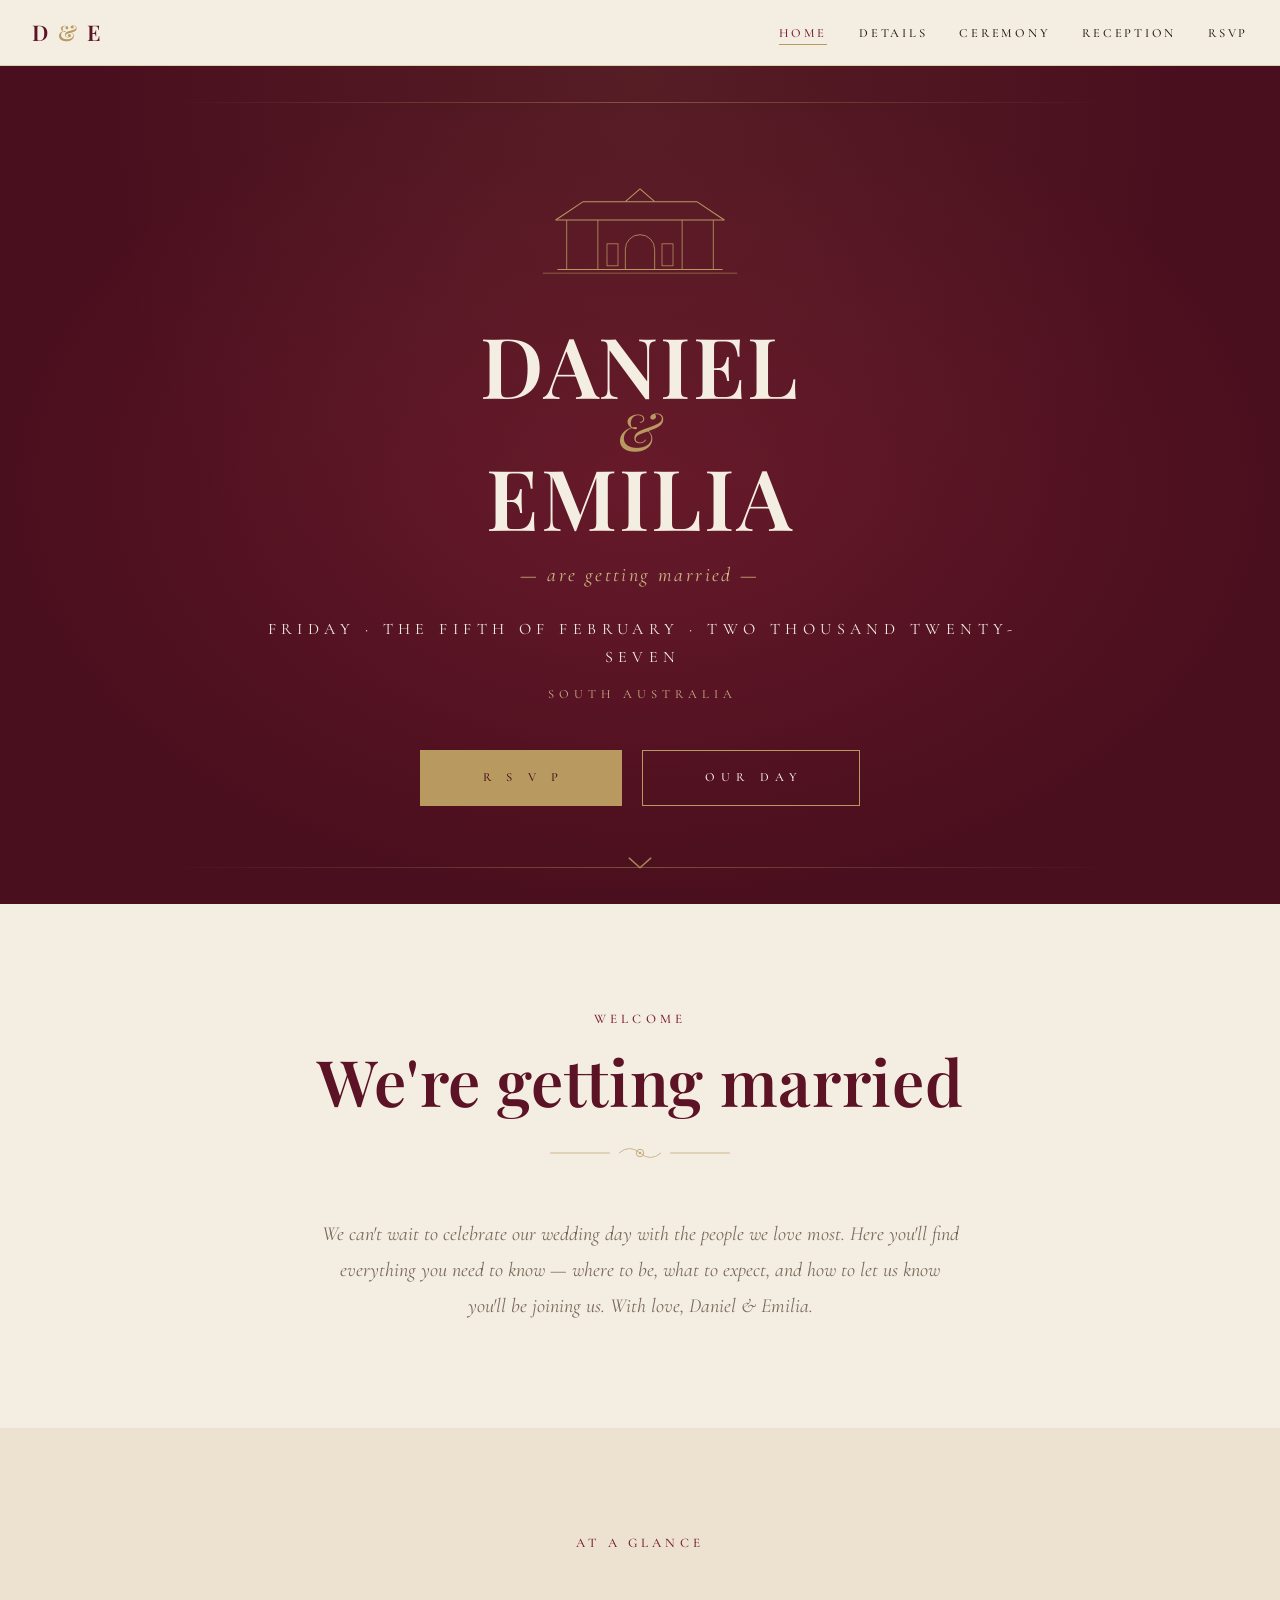
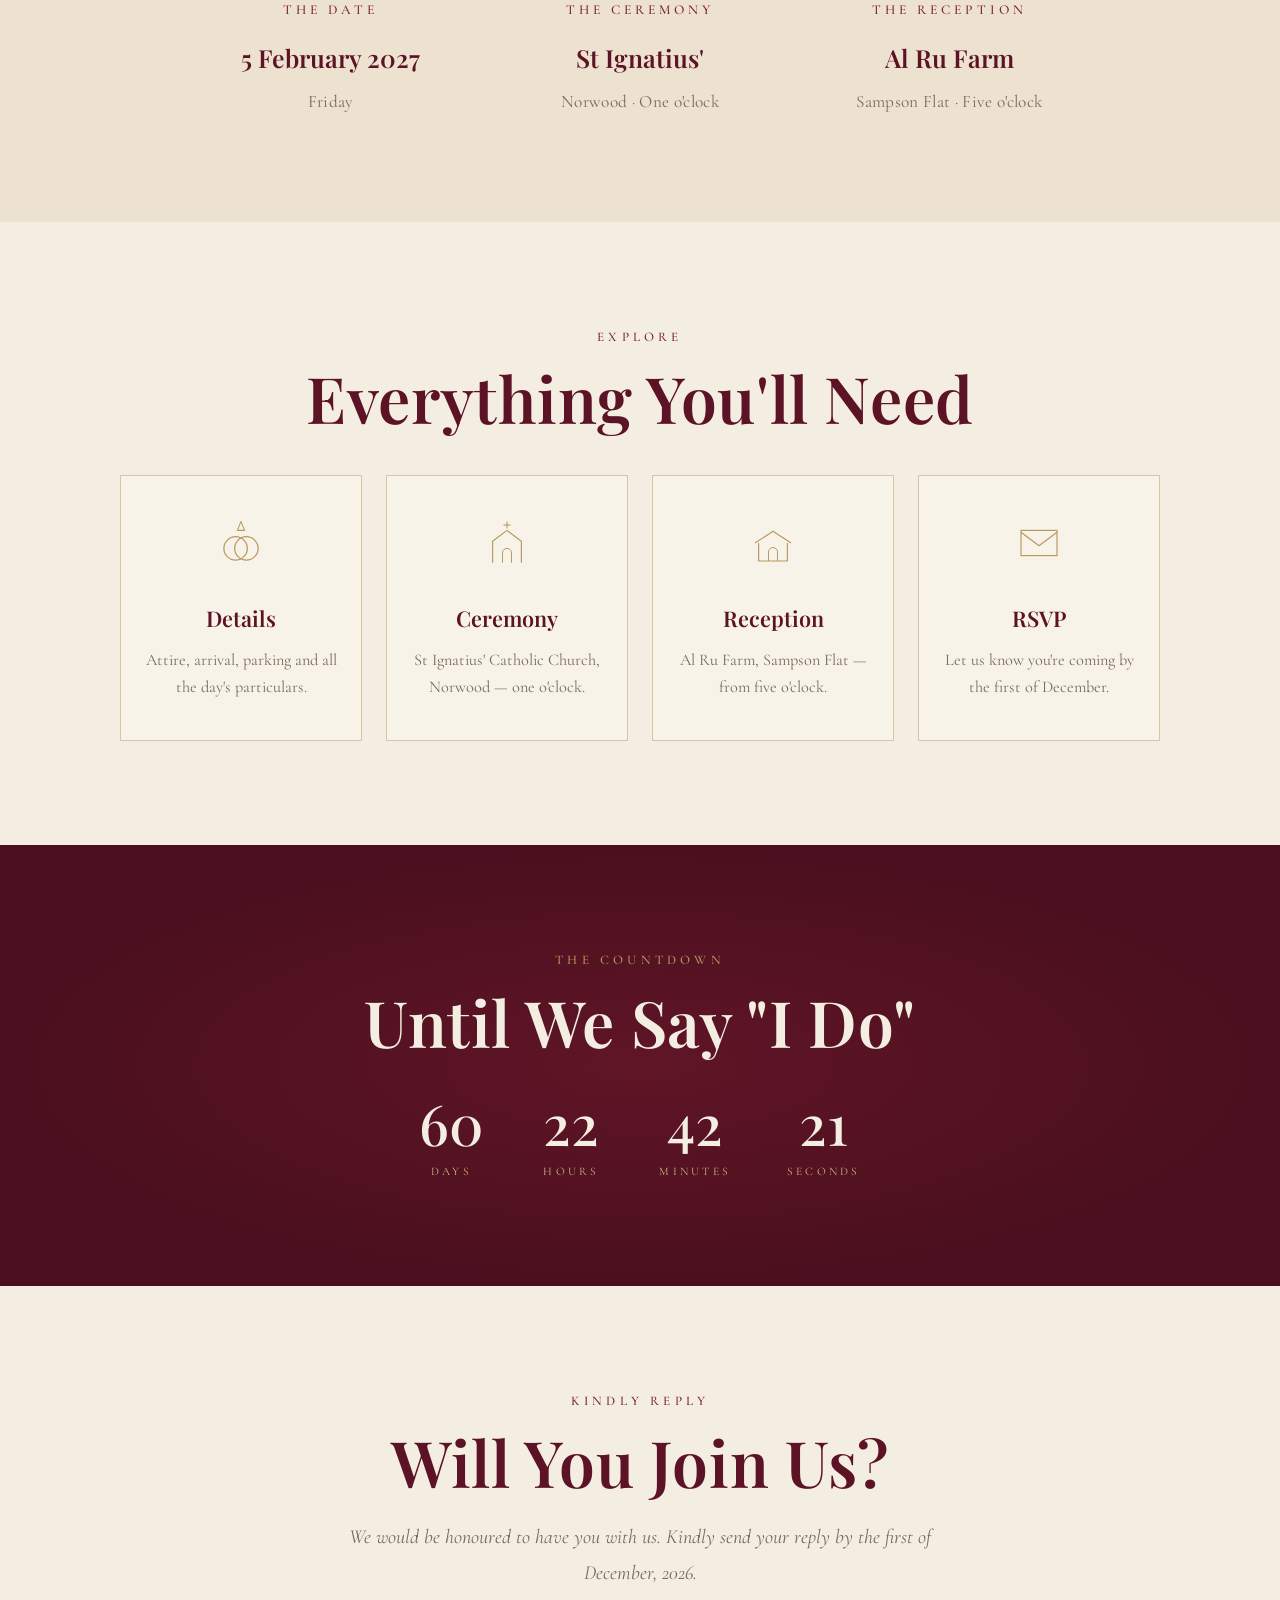
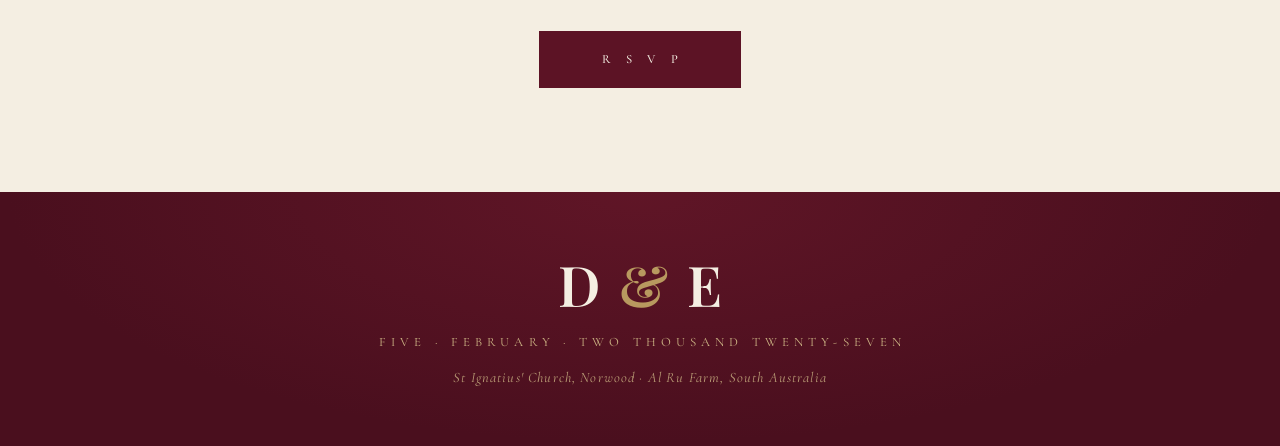
==== commit 8e9650be: "Redesign home into a full landing page (hero, cards, countdown, CTAs) Keep the cream/burgundy/champa" ====
--- a/index.html
+++ b/index.html
@@ -24,48 +24,141 @@
   </nav>
 
   <main>
-    <header class="hero">
-      <div class="invite-frame">
-        <div class="hero-inner">
 
-          <div class="building" aria-hidden="true">
-            <svg viewBox="0 0 240 130">
-              <path d="M28 60 L58 40 L182 40 L212 60" fill="none" stroke="currentColor" stroke-width="1.1" stroke-linejoin="round"/>
-              <path d="M104 40 L120 26 L136 40" fill="none" stroke="currentColor" stroke-width="1.1" stroke-linejoin="round"/>
-              <line x1="28" y1="60" x2="212" y2="60" stroke="currentColor" stroke-width="1.1"/>
-              <line x1="30" y1="114" x2="210" y2="114" stroke="currentColor" stroke-width="1.1"/>
-              <line x1="40" y1="60" x2="40" y2="114" stroke="currentColor" stroke-width="0.9"/>
-              <line x1="74" y1="60" x2="74" y2="114" stroke="currentColor" stroke-width="0.9"/>
-              <line x1="166" y1="60" x2="166" y2="114" stroke="currentColor" stroke-width="0.9"/>
-              <line x1="200" y1="60" x2="200" y2="114" stroke="currentColor" stroke-width="0.9"/>
-              <path d="M104 114 L104 92 a16 16 0 0 1 32 0 L136 114" fill="none" stroke="currentColor" stroke-width="0.9"/>
-              <rect x="84" y="86" width="12" height="24" fill="none" stroke="currentColor" stroke-width="0.8"/>
-              <rect x="144" y="86" width="12" height="24" fill="none" stroke="currentColor" stroke-width="0.8"/>
-              <line x1="14" y1="118" x2="226" y2="118" stroke="currentColor" stroke-width="0.6"/>
-            </svg>
-          </div>
+    <!-- ============ HERO ============ -->
+    <header class="home-hero">
+      <div class="home-hero-inner">
+        <div class="building" aria-hidden="true">
+          <svg viewBox="0 0 240 130">
+            <path d="M28 60 L58 40 L182 40 L212 60" fill="none" stroke="currentColor" stroke-width="1.1" stroke-linejoin="round"/>
+            <path d="M104 40 L120 26 L136 40" fill="none" stroke="currentColor" stroke-width="1.1" stroke-linejoin="round"/>
+            <line x1="28" y1="60" x2="212" y2="60" stroke="currentColor" stroke-width="1.1"/>
+            <line x1="30" y1="114" x2="210" y2="114" stroke="currentColor" stroke-width="1.1"/>
+            <line x1="40" y1="60" x2="40" y2="114" stroke="currentColor" stroke-width="0.9"/>
+            <line x1="74" y1="60" x2="74" y2="114" stroke="currentColor" stroke-width="0.9"/>
+            <line x1="166" y1="60" x2="166" y2="114" stroke="currentColor" stroke-width="0.9"/>
+            <line x1="200" y1="60" x2="200" y2="114" stroke="currentColor" stroke-width="0.9"/>
+            <path d="M104 114 L104 92 a16 16 0 0 1 32 0 L136 114" fill="none" stroke="currentColor" stroke-width="0.9"/>
+            <rect x="84" y="86" width="12" height="24" fill="none" stroke="currentColor" stroke-width="0.8"/>
+            <rect x="144" y="86" width="12" height="24" fill="none" stroke="currentColor" stroke-width="0.8"/>
+            <line x1="14" y1="118" x2="226" y2="118" stroke="currentColor" stroke-width="0.6"/>
+          </svg>
+        </div>
 
-          <h1 class="hero-names">
-            <span class="name">Daniel</span>
-            <span class="amp">&amp;</span>
-            <span class="name">Emilia</span>
-          </h1>
+        <h1 class="hero-names">
+          <span class="name">Daniel</span>
+          <span class="amp">&amp;</span>
+          <span class="name">Emilia</span>
+        </h1>
 
-          <p class="hero-tag">Together with their families<br/>invite you to celebrate their marriage</p>
+        <p class="home-tag">— are getting married —</p>
+        <p class="home-date">Friday · The Fifth of February · Two Thousand Twenty-Seven</p>
+        <p class="home-venue">South Australia</p>
 
-          <p class="hero-date-big">5 February 2027</p>
-
-          <div class="hero-rule"><span></span></div>
-
-          <div class="invite-addresses">
-            <p class="invite-address">St Ignatius'<br/>Catholic Church<br/>137 William St<br/>Norwood SA 5067</p>
-            <p class="invite-address">Al Ru Farm<br/>1016 One Tree Hill Road<br/>Sampson Flat SA 5114</p>
-          </div>
-
-          <a href="rsvp.html" class="btn btn-line">R S V P</a>
+        <div class="hero-cta-row">
+          <a href="rsvp.html" class="btn btn-gold">R S V P</a>
+          <a href="details.html" class="btn btn-ghost">Our Day</a>
         </div>
       </div>
+
+      <a href="#welcome" class="scroll-cue" aria-label="Scroll to content">
+        <svg viewBox="0 0 24 14" width="26" height="15"><path d="M2 2 L12 11 L22 2" fill="none" stroke="currentColor" stroke-width="1.4" stroke-linecap="round" stroke-linejoin="round"/></svg>
+      </a>
     </header>
+
+    <!-- ============ WELCOME ============ -->
+    <section id="welcome" class="home-section section-cream">
+      <p class="eyebrow">Welcome</p>
+      <h2 class="section-title">We're getting married</h2>
+      <div class="ornament" aria-hidden="true">
+        <svg viewBox="0 0 120 20"><path d="M0 10 h40 M80 10 h40" stroke="currentColor" stroke-width="0.5" fill="none"/><circle cx="60" cy="10" r="2.5" fill="none" stroke="currentColor" stroke-width="0.6"/><circle cx="60" cy="10" r="0.8" fill="currentColor"/><path d="M46 10 Q53 4 60 10 Q67 16 74 10" stroke="currentColor" stroke-width="0.5" fill="none"/></svg>
+      </div>
+      <p class="welcome-text">We can't wait to celebrate our wedding day with the people we love most. Here you'll find everything you need to know — where to be, what to expect, and how to let us know you'll be joining us. With love, Daniel &amp; Emilia.</p>
+    </section>
+
+    <!-- ============ AT A GLANCE ============ -->
+    <section class="home-section section-cream-warm">
+      <p class="eyebrow">At a Glance</p>
+      <div class="glance-grid">
+        <article class="detail">
+          <p class="detail-label">The Date</p>
+          <p class="glance-main">5 February 2027</p>
+          <p class="detail-text">Friday</p>
+        </article>
+        <article class="detail">
+          <p class="detail-label">The Ceremony</p>
+          <p class="glance-main">St Ignatius'</p>
+          <p class="detail-text">Norwood · One o'clock</p>
+        </article>
+        <article class="detail">
+          <p class="detail-label">The Reception</p>
+          <p class="glance-main">Al Ru Farm</p>
+          <p class="detail-text">Sampson Flat · Five o'clock</p>
+        </article>
+      </div>
+    </section>
+
+    <!-- ============ EXPLORE CARDS ============ -->
+    <section class="home-section section-cream">
+      <p class="eyebrow">Explore</p>
+      <h2 class="section-title">Everything You'll Need</h2>
+      <div class="card-grid">
+
+        <a href="details.html" class="nav-card">
+          <div class="card-icon" aria-hidden="true">
+            <svg viewBox="0 0 60 60"><circle cx="24" cy="36" r="13" fill="none" stroke="currentColor" stroke-width="1.4"/><circle cx="36" cy="36" r="13" fill="none" stroke="currentColor" stroke-width="1.4"/><path d="M30 6 L34 16 L26 16 Z" fill="none" stroke="currentColor" stroke-width="1.2" stroke-linejoin="round"/></svg>
+          </div>
+          <p class="card-title">Details</p>
+          <p class="card-text">Attire, arrival, parking and all the day's particulars.</p>
+        </a>
+
+        <a href="ceremony.html" class="nav-card">
+          <div class="card-icon" aria-hidden="true">
+            <svg viewBox="0 0 60 60"><line x1="30" y1="6" x2="30" y2="14" stroke="currentColor" stroke-width="1.2"/><line x1="26" y1="10" x2="34" y2="10" stroke="currentColor" stroke-width="1.2"/><path d="M14 52 L14 28 L30 16 L46 28 L46 52" fill="none" stroke="currentColor" stroke-width="1.3" stroke-linejoin="round"/><path d="M25 52 L25 41 a5 5 0 0 1 10 0 L35 52" fill="none" stroke="currentColor" stroke-width="1.1"/></svg>
+          </div>
+          <p class="card-title">Ceremony</p>
+          <p class="card-text">St Ignatius' Catholic Church, Norwood — one o'clock.</p>
+        </a>
+
+        <a href="reception.html" class="nav-card">
+          <div class="card-icon" aria-hidden="true">
+            <svg viewBox="0 0 60 60"><path d="M10 30 L30 17 L50 30" fill="none" stroke="currentColor" stroke-width="1.3" stroke-linejoin="round"/><path d="M14 30 L14 50 L46 50 L46 30" fill="none" stroke="currentColor" stroke-width="1.3" stroke-linejoin="round"/><path d="M25 50 L25 40 a5 5 0 0 1 10 0 L35 50" fill="none" stroke="currentColor" stroke-width="1.1"/></svg>
+          </div>
+          <p class="card-title">Reception</p>
+          <p class="card-text">Al Ru Farm, Sampson Flat — from five o'clock.</p>
+        </a>
+
+        <a href="rsvp.html" class="nav-card">
+          <div class="card-icon" aria-hidden="true">
+            <svg viewBox="0 0 60 60"><rect x="10" y="16" width="40" height="28" fill="none" stroke="currentColor" stroke-width="1.3"/><path d="M10 18 L30 33 L50 18" fill="none" stroke="currentColor" stroke-width="1.3" stroke-linejoin="round"/></svg>
+          </div>
+          <p class="card-title">RSVP</p>
+          <p class="card-text">Let us know you're coming by the first of December.</p>
+        </a>
+
+      </div>
+    </section>
+
+    <!-- ============ COUNTDOWN ============ -->
+    <section class="home-section section-burgundy">
+      <p class="eyebrow">The Countdown</p>
+      <h2 class="section-title">Until We Say "I Do"</h2>
+      <div class="count-grid">
+        <div class="count-item"><span class="count-num" id="cd-days">—</span><span class="count-label">Days</span></div>
+        <div class="count-item"><span class="count-num" id="cd-hours">—</span><span class="count-label">Hours</span></div>
+        <div class="count-item"><span class="count-num" id="cd-mins">—</span><span class="count-label">Minutes</span></div>
+        <div class="count-item"><span class="count-num" id="cd-secs">—</span><span class="count-label">Seconds</span></div>
+      </div>
+    </section>
+
+    <!-- ============ RSVP CTA ============ -->
+    <section class="home-section section-cream">
+      <p class="eyebrow">Kindly Reply</p>
+      <h2 class="section-title">Will You Join Us?</h2>
+      <p class="welcome-text">We would be honoured to have you with us. Kindly send your reply by the first of December, 2026.</p>
+      <p style="margin-top: 2.5rem;"><a href="rsvp.html" class="btn">R S V P</a></p>
+    </section>
+
   </main>
 
   <footer class="footer">
@@ -74,5 +167,22 @@
     <p class="footer-small">St Ignatius' Church, Norwood · Al Ru Farm, South Australia</p>
   </footer>
 
+  <script>
+    (function () {
+      var target = new Date('2027-02-05T13:00:00+10:30'); // 1pm ceremony, Adelaide time
+      function set(id, v) { var el = document.getElementById(id); if (el) el.textContent = v; }
+      function pad(n) { return n < 10 ? '0' + n : '' + n; }
+      function tick() {
+        var diff = Math.max(0, target - new Date());
+        set('cd-days', Math.floor(diff / 86400000));
+        set('cd-hours', pad(Math.floor((diff % 86400000) / 3600000)));
+        set('cd-mins', pad(Math.floor((diff % 3600000) / 60000)));
+        set('cd-secs', pad(Math.floor((diff % 60000) / 1000)));
+      }
+      tick();
+      setInterval(tick, 1000);
+    })();
+  </script>
+
 </body>
 </html>
--- a/styles.css
+++ b/styles.css
@@ -515,3 +515,232 @@
   .hero { padding: 3rem 1rem; }
   .invite-frame { padding: 2.5rem 1.5rem; }
 }
+
+/* ============================================================
+   HOME PAGE — LANDING
+============================================================ */
+.home-hero {
+  position: relative;
+  min-height: calc(100vh - 62px);
+  display: flex;
+  align-items: center;
+  justify-content: center;
+  text-align: center;
+  padding: 6rem 1.5rem;
+  overflow: hidden;
+  color: var(--cream);
+  background: var(--burgundy-dark);
+  background-image:
+    radial-gradient(ellipse at center, rgba(122, 29, 49, 0.55), transparent 70%),
+    radial-gradient(ellipse at top, rgba(184, 153, 95, 0.10), transparent 60%);
+}
+.home-hero::before,
+.home-hero::after {
+  content: "";
+  position: absolute;
+  left: 50%;
+  transform: translateX(-50%);
+  width: 90%;
+  max-width: 940px;
+  height: 1px;
+  background: linear-gradient(to right, transparent, rgba(184, 153, 95, 0.45), transparent);
+}
+.home-hero::before { top: 2.25rem; }
+.home-hero::after { bottom: 2.25rem; }
+
+.home-hero-inner { position: relative; max-width: 820px; }
+
+.home-hero .building {
+  color: var(--champagne);
+  width: clamp(150px, 26vw, 220px);
+  margin: 0 auto 1.75rem;
+}
+.home-hero .hero-names {
+  color: var(--cream);
+  margin-bottom: 1.25rem;
+}
+.home-hero .hero-names .amp { color: var(--champagne); }
+
+.home-tag {
+  font-family: 'Cormorant Garamond', serif;
+  font-style: italic;
+  font-size: clamp(1rem, 2vw, 1.25rem);
+  letter-spacing: 0.12em;
+  color: var(--champagne-soft);
+  margin-bottom: 1.5rem;
+}
+.home-date {
+  font-family: 'Cormorant Garamond', serif;
+  font-size: clamp(0.82rem, 1.7vw, 1rem);
+  letter-spacing: 0.34em;
+  text-transform: uppercase;
+  color: var(--cream);
+  margin-bottom: 0.85rem;
+  padding-left: 0.34em;
+}
+.home-venue {
+  font-family: 'Cormorant Garamond', serif;
+  font-size: 0.78rem;
+  letter-spacing: 0.4em;
+  text-transform: uppercase;
+  color: var(--champagne-soft);
+  padding-left: 0.4em;
+}
+
+.hero-cta-row {
+  display: flex;
+  gap: 1.25rem;
+  justify-content: center;
+  flex-wrap: wrap;
+  margin-top: 2.75rem;
+}
+
+.btn-gold {
+  background: var(--champagne);
+  color: var(--burgundy-dark);
+  border: 1px solid var(--champagne);
+}
+.btn-gold:hover { background: var(--champagne-soft); border-color: var(--champagne-soft); }
+
+.btn-ghost {
+  background: transparent;
+  color: var(--cream);
+  border: 1px solid var(--champagne);
+}
+.btn-ghost:hover { background: var(--champagne); color: var(--burgundy-dark); border-color: var(--champagne); }
+
+.scroll-cue {
+  position: absolute;
+  bottom: 1.5rem;
+  left: 50%;
+  transform: translateX(-50%);
+  color: var(--champagne);
+  opacity: 0.85;
+  animation: bob 2.2s ease-in-out infinite;
+}
+@keyframes bob {
+  0%, 100% { transform: translate(-50%, 0); }
+  50% { transform: translate(-50%, 6px); }
+}
+
+/* ---- shared section backgrounds ---- */
+.home-section {
+  padding: 6.5rem 1.5rem;
+  text-align: center;
+}
+.section-cream { background: var(--cream); color: var(--ink); }
+.section-cream-warm { background: var(--cream-warm); color: var(--ink); }
+.section-burgundy {
+  background: var(--burgundy-dark);
+  color: var(--cream);
+  background-image: radial-gradient(ellipse at center, rgba(122, 29, 49, 0.45), transparent 70%);
+}
+.section-burgundy .eyebrow { color: var(--champagne); }
+.section-burgundy .section-title { color: var(--cream); }
+
+.welcome-text {
+  font-family: 'Cormorant Garamond', serif;
+  font-size: 1.25rem;
+  font-style: italic;
+  color: var(--muted);
+  max-width: 640px;
+  margin: 0 auto;
+  line-height: 1.8;
+}
+
+/* ---- at a glance ---- */
+.glance-grid {
+  display: grid;
+  grid-template-columns: repeat(3, 1fr);
+  gap: 3rem;
+  max-width: 880px;
+  margin: 2.75rem auto 0;
+}
+.glance-main {
+  font-family: 'Playfair Display', serif;
+  font-weight: 600;
+  font-size: 1.55rem;
+  color: var(--burgundy);
+  margin-bottom: 0.4rem;
+}
+@media (max-width: 720px) {
+  .glance-grid { grid-template-columns: 1fr; gap: 2.5rem; }
+}
+
+/* ---- explore cards ---- */
+.card-grid {
+  display: grid;
+  grid-template-columns: repeat(4, 1fr);
+  gap: 1.5rem;
+  max-width: 1040px;
+  margin: 2.75rem auto 0;
+}
+.nav-card {
+  display: block;
+  text-decoration: none;
+  color: var(--ink);
+  background: var(--cream-soft);
+  border: 1px solid rgba(184, 153, 95, 0.5);
+  padding: 2.5rem 1.4rem;
+  transition: transform 0.3s ease, box-shadow 0.3s ease, border-color 0.3s ease;
+}
+.nav-card:hover {
+  transform: translateY(-4px);
+  border-color: var(--burgundy);
+  box-shadow: 0 14px 30px rgba(74, 15, 30, 0.12);
+}
+.card-icon {
+  color: var(--champagne);
+  width: 54px;
+  margin: 0 auto 1.25rem;
+}
+.card-icon svg { width: 100%; height: auto; }
+.card-title {
+  font-family: 'Playfair Display', serif;
+  font-weight: 600;
+  font-size: 1.35rem;
+  color: var(--burgundy);
+  margin-bottom: 0.6rem;
+}
+.card-text {
+  font-family: 'Cormorant Garamond', serif;
+  font-size: 1.02rem;
+  color: var(--muted);
+  line-height: 1.65;
+}
+@media (max-width: 860px) {
+  .card-grid { grid-template-columns: 1fr 1fr; }
+}
+@media (max-width: 480px) {
+  .card-grid { grid-template-columns: 1fr; }
+}
+
+/* ---- countdown ---- */
+.count-grid {
+  display: flex;
+  gap: clamp(1.5rem, 5vw, 3.5rem);
+  justify-content: center;
+  flex-wrap: wrap;
+  margin-top: 2.5rem;
+}
+.count-item { display: flex; flex-direction: column; align-items: center; min-width: 64px; }
+.count-num {
+  font-family: 'Playfair Display', serif;
+  font-weight: 500;
+  font-size: clamp(2.2rem, 6vw, 3.5rem);
+  line-height: 1;
+  color: var(--cream);
+}
+.count-label {
+  font-family: 'Cormorant Garamond', serif;
+  font-size: 0.72rem;
+  letter-spacing: 0.28em;
+  text-transform: uppercase;
+  color: var(--champagne-soft);
+  margin-top: 0.7rem;
+}
+
+@media (max-width: 640px) {
+  .home-section { padding: 4.5rem 1.25rem; }
+  .home-hero { padding: 4.5rem 1.25rem; }
+}
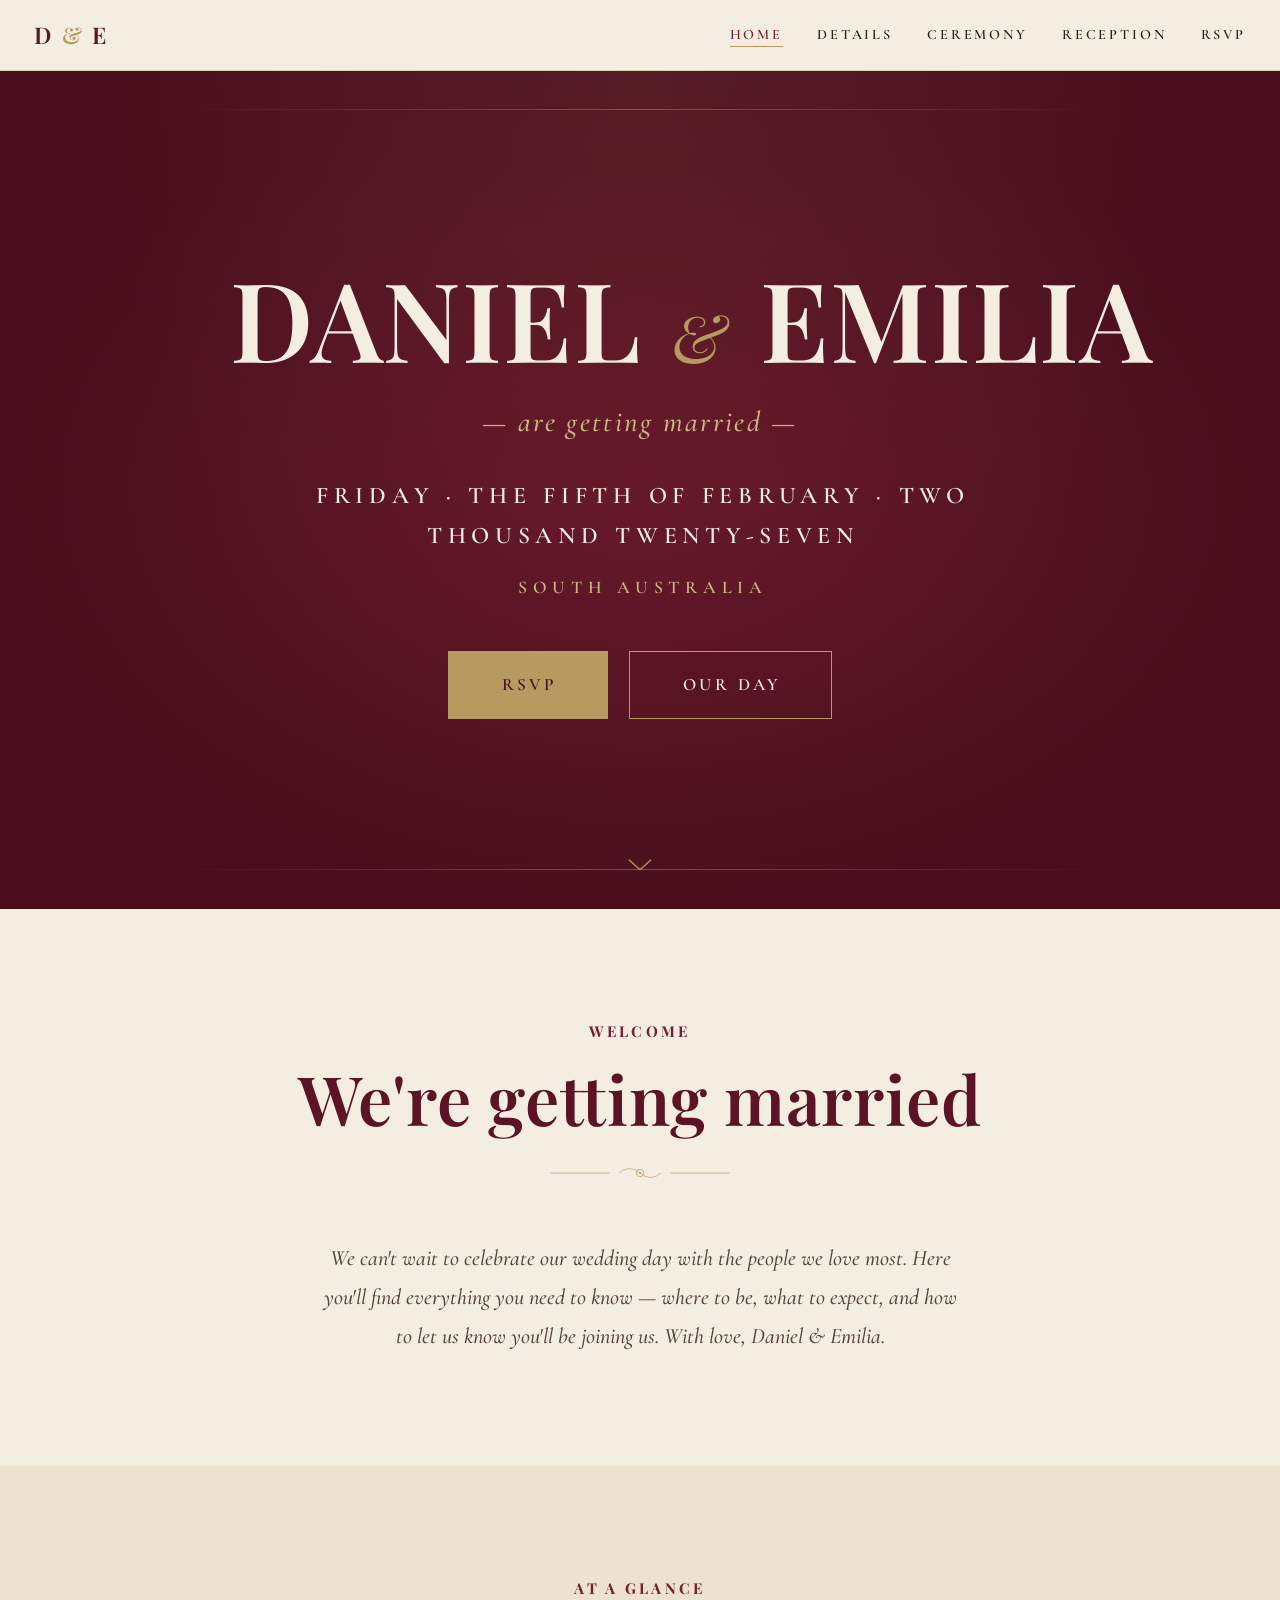
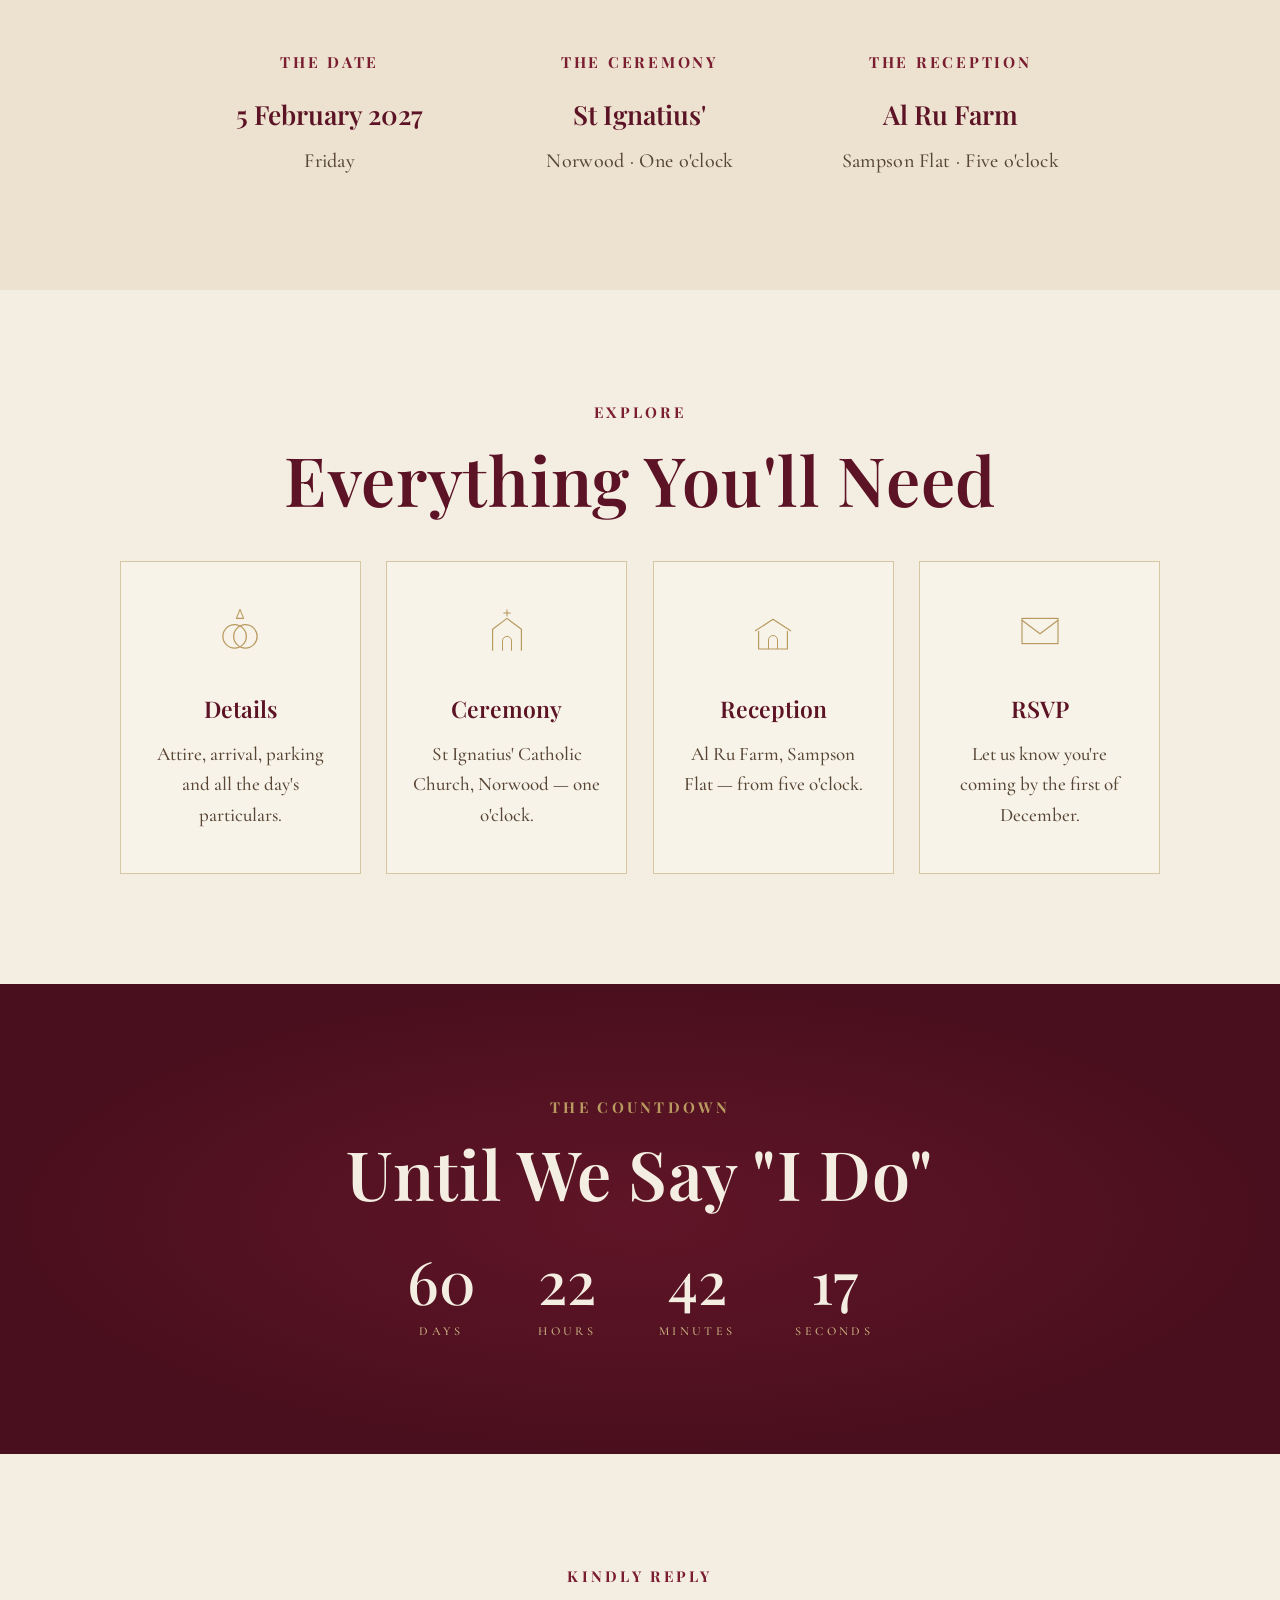
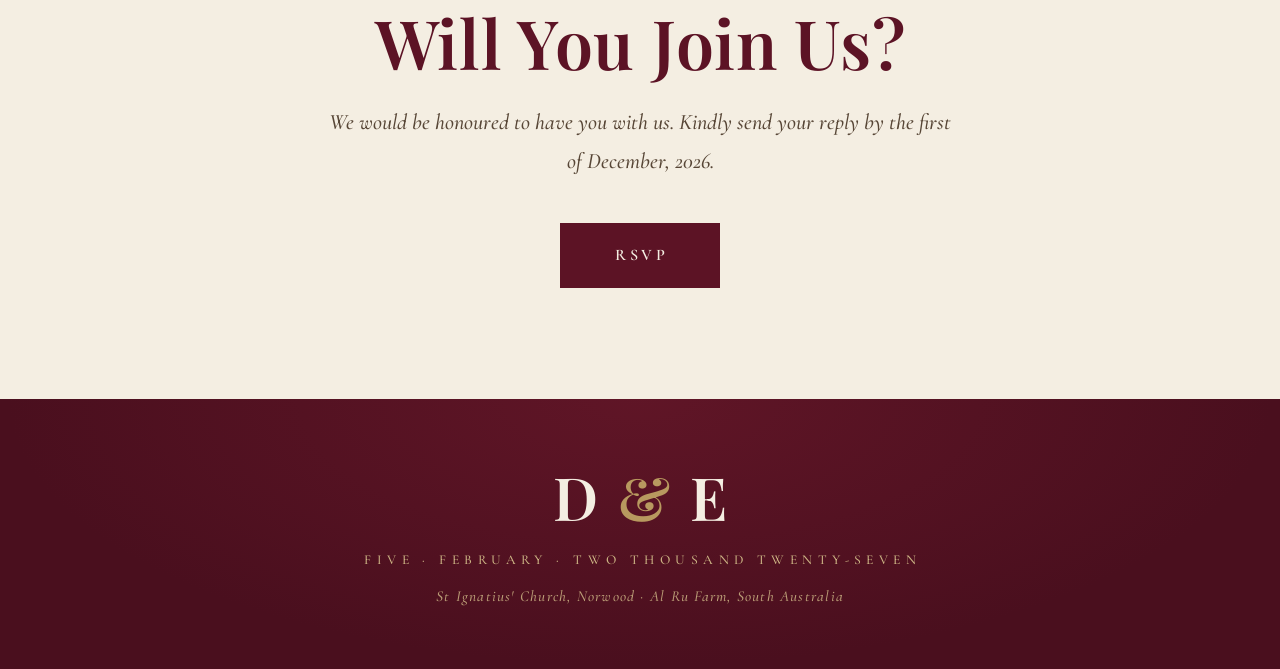
==== commit 2ff6381b: "Home hero: remove house, names span full width, larger sub-text and buttons Co-Authored-By: Claude O" ====
--- a/index.html
+++ b/index.html
@@ -28,23 +28,6 @@
     <!-- ============ HERO ============ -->
     <header class="home-hero">
       <div class="home-hero-inner">
-        <div class="building" aria-hidden="true">
-          <svg viewBox="0 0 240 130">
-            <path d="M28 60 L58 40 L182 40 L212 60" fill="none" stroke="currentColor" stroke-width="1.1" stroke-linejoin="round"/>
-            <path d="M104 40 L120 26 L136 40" fill="none" stroke="currentColor" stroke-width="1.1" stroke-linejoin="round"/>
-            <line x1="28" y1="60" x2="212" y2="60" stroke="currentColor" stroke-width="1.1"/>
-            <line x1="30" y1="114" x2="210" y2="114" stroke="currentColor" stroke-width="1.1"/>
-            <line x1="40" y1="60" x2="40" y2="114" stroke="currentColor" stroke-width="0.9"/>
-            <line x1="74" y1="60" x2="74" y2="114" stroke="currentColor" stroke-width="0.9"/>
-            <line x1="166" y1="60" x2="166" y2="114" stroke="currentColor" stroke-width="0.9"/>
-            <line x1="200" y1="60" x2="200" y2="114" stroke="currentColor" stroke-width="0.9"/>
-            <path d="M104 114 L104 92 a16 16 0 0 1 32 0 L136 114" fill="none" stroke="currentColor" stroke-width="0.9"/>
-            <rect x="84" y="86" width="12" height="24" fill="none" stroke="currentColor" stroke-width="0.8"/>
-            <rect x="144" y="86" width="12" height="24" fill="none" stroke="currentColor" stroke-width="0.8"/>
-            <line x1="14" y1="118" x2="226" y2="118" stroke="currentColor" stroke-width="0.6"/>
-          </svg>
-        </div>
-
         <h1 class="hero-names">
           <span class="name">Daniel</span>
           <span class="amp">&amp;</span>
@@ -56,7 +39,7 @@
         <p class="home-venue">South Australia</p>
 
         <div class="hero-cta-row">
-          <a href="rsvp.html" class="btn btn-gold">R S V P</a>
+          <a href="rsvp.html" class="btn btn-gold">RSVP</a>
           <a href="details.html" class="btn btn-ghost">Our Day</a>
         </div>
       </div>
@@ -156,7 +139,7 @@
       <p class="eyebrow">Kindly Reply</p>
       <h2 class="section-title">Will You Join Us?</h2>
       <p class="welcome-text">We would be honoured to have you with us. Kindly send your reply by the first of December, 2026.</p>
-      <p style="margin-top: 2.5rem;"><a href="rsvp.html" class="btn">R S V P</a></p>
+      <p style="margin-top: 2.5rem;"><a href="rsvp.html" class="btn">RSVP</a></p>
     </section>
 
   </main>
--- a/styles.css
+++ b/styles.css
@@ -8,20 +8,20 @@
   --champagne: #b8995f;
   --champagne-soft: #cdb585;
   --ink: #2b1d15;
-  --muted: #7a6a5a;
+  --muted: #574636;
 }
 
 * { box-sizing: border-box; margin: 0; padding: 0; }
 
-html { scroll-behavior: smooth; }
+html { scroll-behavior: smooth; font-size: 17px; }
 
 body {
   background: var(--cream);
   color: var(--ink);
   font-family: 'Cormorant Garamond', Georgia, serif;
-  font-weight: 400;
+  font-weight: 500;
   line-height: 1.7;
-  font-size: 17px;
+  font-size: 1rem;
   min-height: 100vh;
   display: flex;
   flex-direction: column;
@@ -69,9 +69,9 @@
 }
 .nav-links a {
   font-family: 'Cormorant Garamond', serif;
-  font-size: 0.78rem;
-  font-weight: 500;
-  letter-spacing: 0.22em;
+  font-size: 0.84rem;
+  font-weight: 600;
+  letter-spacing: 0.2em;
   text-transform: uppercase;
   color: var(--ink);
   text-decoration: none;
@@ -126,24 +126,24 @@
 .hero-names {
   font-family: 'Playfair Display', serif;
   font-weight: 600;
-  font-size: clamp(2.8rem, 9vw, 5.25rem);
-  line-height: 1.0;
+  font-size: clamp(2rem, 8.6vw, 9.5rem);
+  line-height: 1.05;
   color: var(--burgundy);
   text-transform: uppercase;
-  letter-spacing: 0.02em;
-  margin-bottom: 1.75rem;
-}
-.hero-names .name { display: block; }
+  letter-spacing: 0.01em;
+  white-space: nowrap;
+  margin-bottom: 1.6rem;
+}
+.hero-names .name { display: inline; }
 .hero-names .amp {
-  display: block;
+  display: inline;
   font-family: 'Playfair Display', serif;
   font-style: italic;
   font-weight: 400;
   text-transform: none;
   color: var(--champagne);
-  font-size: 0.62em;
-  line-height: 0.9;
-  margin: 0.02em 0;
+  font-size: 0.6em;
+  margin: 0 0.08em;
 }
 
 .hero-tag {
@@ -204,16 +204,16 @@
   background: var(--burgundy);
   color: var(--cream);
   border: 1px solid var(--burgundy);
-  padding: 1.05rem 3.5rem;
-  font-family: 'Cormorant Garamond', serif;
-  font-size: 0.78rem;
-  font-weight: 500;
-  letter-spacing: 0.5em;
+  padding: 1.05rem 3rem;
+  font-family: 'Cormorant Garamond', serif;
+  font-size: 0.95rem;
+  font-weight: 600;
+  letter-spacing: 0.22em;
   text-transform: uppercase;
   text-decoration: none;
   cursor: pointer;
   transition: all 0.35s ease;
-  padding-left: calc(3.5rem + 0.5em);
+  padding-left: calc(3rem + 0.22em);
 }
 .btn:hover { background: var(--burgundy-dark); border-color: var(--champagne); }
 
@@ -221,10 +221,18 @@
   background: transparent;
   color: var(--burgundy);
   border: 1px solid var(--champagne);
-  font-size: 0.72rem;
-  letter-spacing: 0.55em;
-  padding: 0.95rem 2.75rem;
-  padding-left: calc(2.75rem + 0.55em);
+  font-size: 0.9rem;
+  letter-spacing: 0.22em;
+  padding: 0.95rem 2.5rem;
+  padding-left: calc(2.5rem + 0.22em);
+}
+
+/* larger, easy-to-read hero buttons */
+.hero-cta-row .btn {
+  font-size: 1.02rem;
+  letter-spacing: 0.2em;
+  padding: 1.1rem 2.9rem;
+  padding-left: calc(2.9rem + 0.2em);
 }
 .btn-line:hover { background: var(--burgundy); color: var(--cream); border-color: var(--burgundy); }
 
@@ -237,11 +245,11 @@
 }
 
 .eyebrow {
-  font-family: 'Cormorant Garamond', serif;
-  font-weight: 500;
-  font-size: 0.82rem;
+  font-family: 'Playfair Display', serif;
+  font-weight: 700;
+  font-size: 0.88rem;
   color: var(--burgundy-wine);
-  letter-spacing: 0.32em;
+  letter-spacing: 0.22em;
   text-transform: uppercase;
   margin-bottom: 1rem;
 }
@@ -281,11 +289,11 @@
 .detail { text-align: center; padding: 0 0.5rem; }
 
 .detail-label {
-  font-family: 'Cormorant Garamond', serif;
-  font-weight: 500;
-  font-size: 0.85rem;
+  font-family: 'Playfair Display', serif;
+  font-weight: 700;
+  font-size: 0.9rem;
   color: var(--burgundy-wine);
-  letter-spacing: 0.3em;
+  letter-spacing: 0.18em;
   text-transform: uppercase;
   margin-bottom: 1rem;
 }
@@ -301,11 +309,11 @@
 
 .detail-text {
   font-family: 'Cormorant Garamond', serif;
-  font-weight: 400;
-  font-size: 1.08rem;
+  font-weight: 500;
+  font-size: 1.18rem;
   color: var(--muted);
-  line-height: 1.85;
-  letter-spacing: 0.02em;
+  line-height: 1.8;
+  letter-spacing: 0.015em;
 }
 .detail-text + .detail-text { margin-top: 0.1rem; }
 
@@ -323,10 +331,10 @@
 }
 
 .place-time {
-  font-family: 'Cormorant Garamond', serif;
-  font-weight: 500;
+  font-family: 'Playfair Display', serif;
+  font-weight: 700;
   font-size: 0.95rem;
-  letter-spacing: 0.3em;
+  letter-spacing: 0.2em;
   text-transform: uppercase;
   color: var(--champagne);
   margin-bottom: 2.5rem;
@@ -366,7 +374,8 @@
 .rsvp-intro {
   font-family: 'Cormorant Garamond', serif;
   font-style: italic;
-  font-size: 1.15rem;
+  font-weight: 500;
+  font-size: 1.22rem;
   color: var(--muted);
   margin-bottom: 0.5rem;
 }
@@ -374,7 +383,8 @@
 .rsvp-note {
   font-family: 'Cormorant Garamond', serif;
   font-style: italic;
-  font-size: 1.05rem;
+  font-weight: 500;
+  font-size: 1.12rem;
   color: var(--muted);
   max-width: 460px;
   margin: 2.5rem auto 0;
@@ -395,11 +405,11 @@
 .field label,
 .field legend {
   display: block;
-  font-family: 'Cormorant Garamond', serif;
-  font-weight: 500;
-  font-size: 0.85rem;
+  font-family: 'Playfair Display', serif;
+  font-weight: 700;
+  font-size: 0.92rem;
   color: var(--burgundy-wine);
-  letter-spacing: 0.2em;
+  letter-spacing: 0.14em;
   text-transform: uppercase;
   margin-bottom: 0.75rem;
   padding: 0;
@@ -564,27 +574,30 @@
 .home-tag {
   font-family: 'Cormorant Garamond', serif;
   font-style: italic;
-  font-size: clamp(1rem, 2vw, 1.25rem);
-  letter-spacing: 0.12em;
+  font-weight: 500;
+  font-size: clamp(1.25rem, 2.6vw, 1.7rem);
+  letter-spacing: 0.08em;
   color: var(--champagne-soft);
-  margin-bottom: 1.5rem;
+  margin-bottom: 1.75rem;
 }
 .home-date {
   font-family: 'Cormorant Garamond', serif;
-  font-size: clamp(0.82rem, 1.7vw, 1rem);
-  letter-spacing: 0.34em;
-  text-transform: uppercase;
-  color: var(--cream);
-  margin-bottom: 0.85rem;
-  padding-left: 0.34em;
+  font-weight: 600;
+  font-size: clamp(1.05rem, 2.1vw, 1.4rem);
+  letter-spacing: 0.24em;
+  text-transform: uppercase;
+  color: var(--cream);
+  margin-bottom: 1rem;
+  padding-left: 0.24em;
 }
 .home-venue {
   font-family: 'Cormorant Garamond', serif;
-  font-size: 0.78rem;
-  letter-spacing: 0.4em;
+  font-weight: 600;
+  font-size: clamp(0.9rem, 1.5vw, 1.05rem);
+  letter-spacing: 0.32em;
   text-transform: uppercase;
   color: var(--champagne-soft);
-  padding-left: 0.4em;
+  padding-left: 0.32em;
 }
 
 .hero-cta-row {
@@ -640,12 +653,13 @@
 
 .welcome-text {
   font-family: 'Cormorant Garamond', serif;
-  font-size: 1.25rem;
+  font-size: 1.3rem;
+  font-weight: 500;
   font-style: italic;
   color: var(--muted);
   max-width: 640px;
   margin: 0 auto;
-  line-height: 1.8;
+  line-height: 1.75;
 }
 
 /* ---- at a glance ---- */
@@ -704,9 +718,10 @@
 }
 .card-text {
   font-family: 'Cormorant Garamond', serif;
-  font-size: 1.02rem;
+  font-weight: 500;
+  font-size: 1.12rem;
   color: var(--muted);
-  line-height: 1.65;
+  line-height: 1.6;
 }
 @media (max-width: 860px) {
   .card-grid { grid-template-columns: 1fr 1fr; }
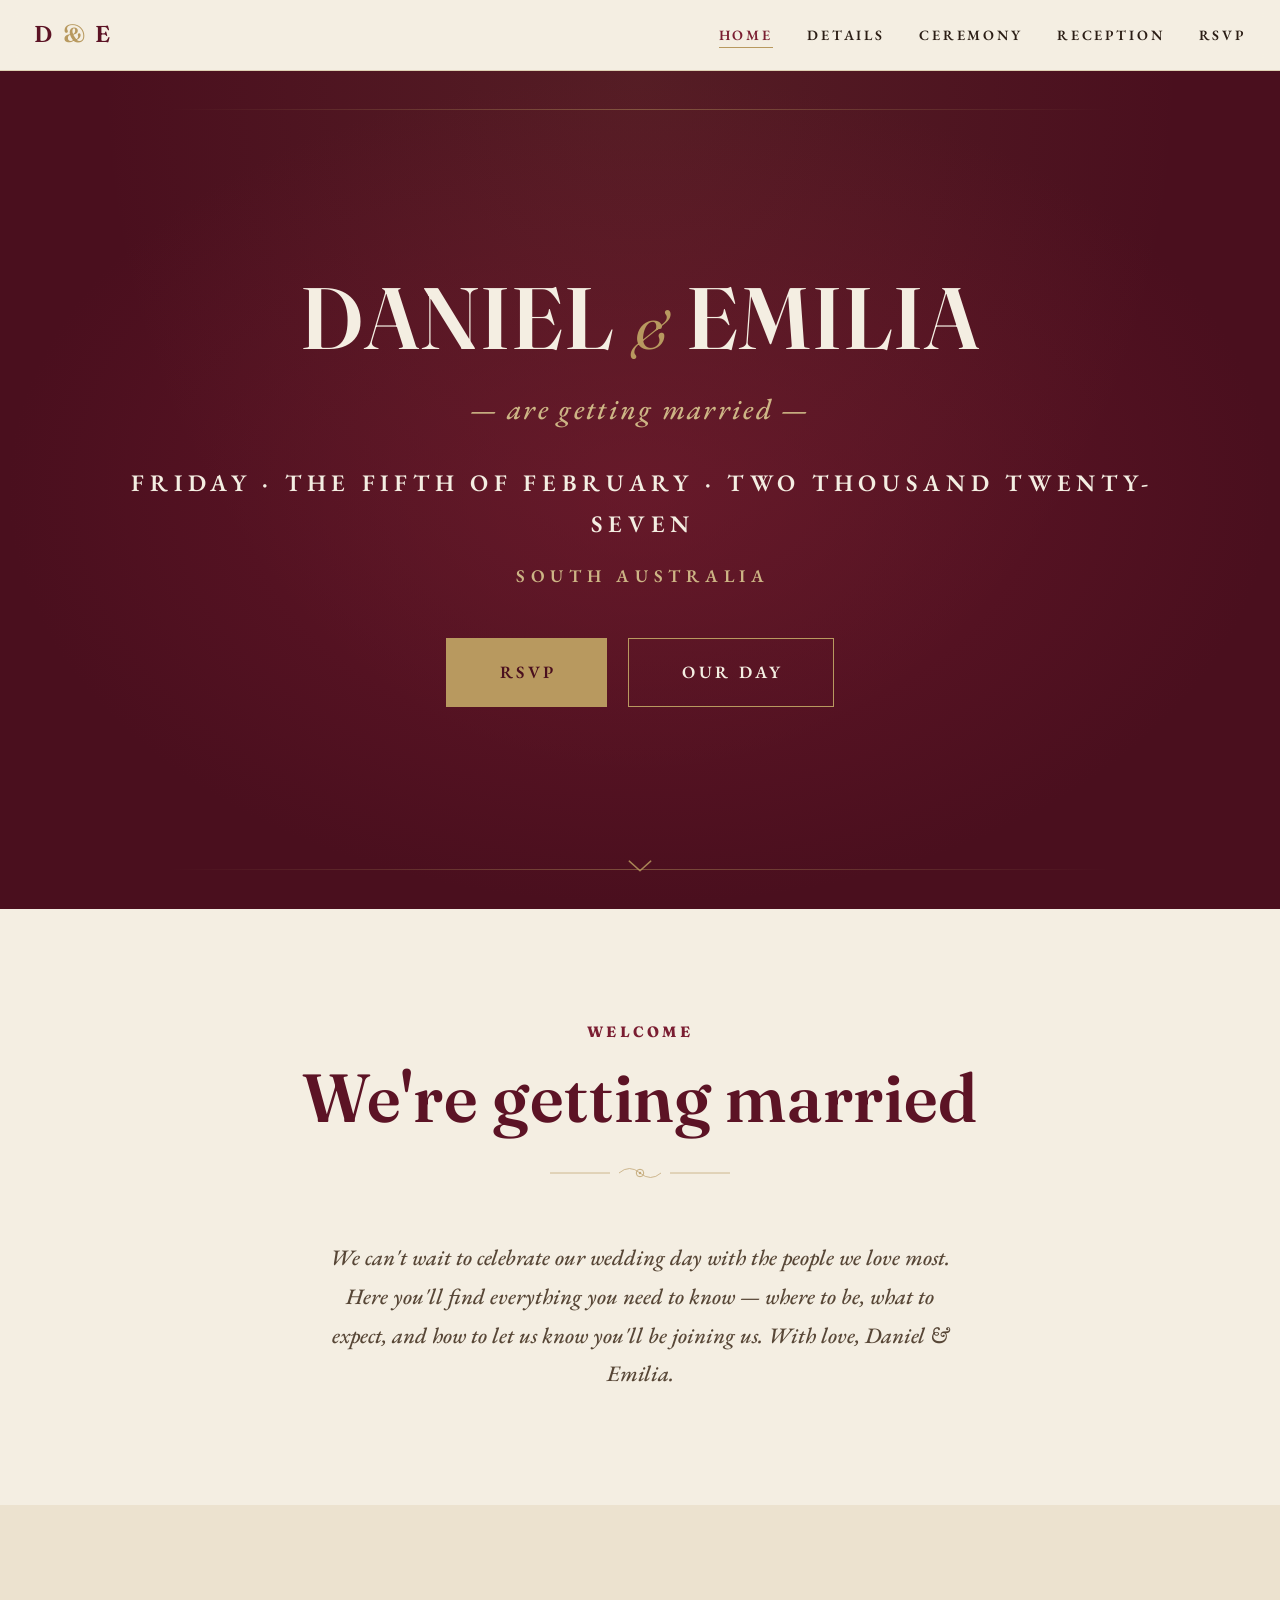
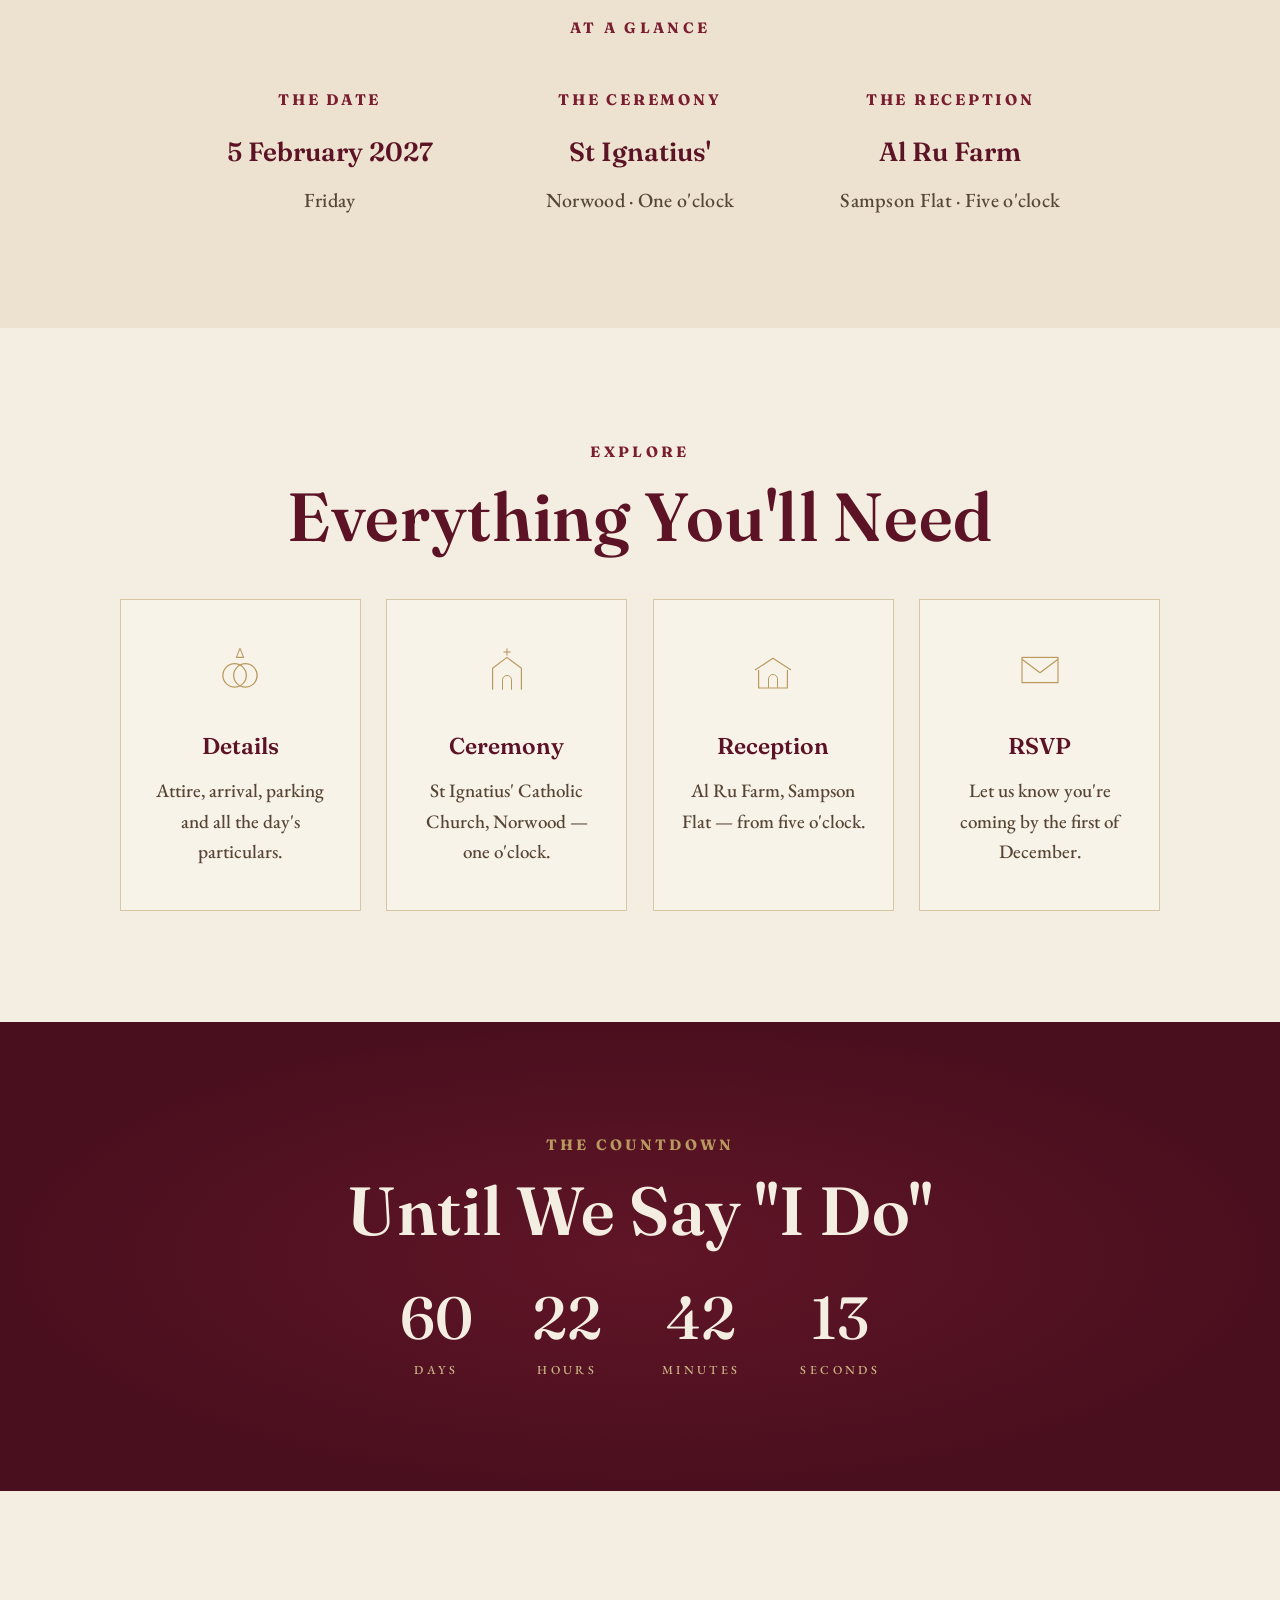
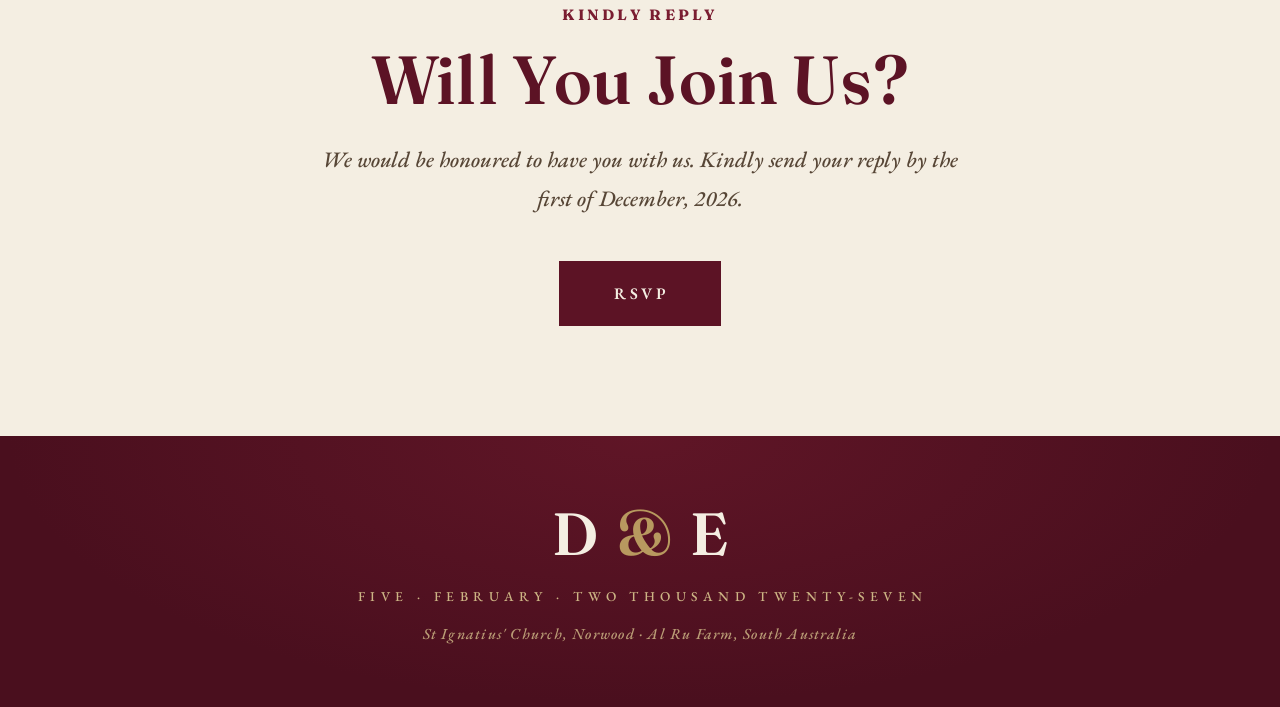
==== commit 877c1161: "Switch fonts site-wide to Fraunces (headings) + EB Garamond (body) Co-Authored-By: Claude Opus 4.8 <" ====
--- a/index.html
+++ b/index.html
@@ -7,7 +7,7 @@
   <meta name="description" content="Daniel &amp; Emilia · 5 February 2027 · St Ignatius' Catholic Church, Norwood &amp; Al Ru Farm, South Australia" />
   <link rel="preconnect" href="https://fonts.googleapis.com" />
   <link rel="preconnect" href="https://fonts.gstatic.com" crossorigin />
-  <link href="https://fonts.googleapis.com/css2?family=Cormorant+Garamond:ital,wght@0,300;0,400;0,500;0,600;1,300;1,400;1,500&family=Playfair+Display:ital,wght@0,400;0,500;0,600;0,700;1,400;1,500;1,600&display=swap" rel="stylesheet" />
+  <link href="https://fonts.googleapis.com/css2?family=EB+Garamond:ital,wght@0,400;0,500;0,600;0,700;1,400;1,500&family=Fraunces:ital,opsz,wght@0,9..144,500;0,9..144,600;0,9..144,700;1,9..144,500;1,9..144,600&display=swap" rel="stylesheet" />
   <link rel="stylesheet" href="styles.css" />
 </head>
 <body>
--- a/styles.css
+++ b/styles.css
@@ -18,7 +18,7 @@
 body {
   background: var(--cream);
   color: var(--ink);
-  font-family: 'Cormorant Garamond', Georgia, serif;
+  font-family: 'EB Garamond', Georgia, serif;
   font-weight: 500;
   line-height: 1.7;
   font-size: 1rem;
@@ -51,7 +51,7 @@
 }
 
 .nav-mono {
-  font-family: 'Playfair Display', serif;
+  font-family: 'Fraunces', serif;
   font-weight: 600;
   font-size: 1.35rem;
   color: var(--burgundy);
@@ -68,7 +68,7 @@
   justify-content: flex-end;
 }
 .nav-links a {
-  font-family: 'Cormorant Garamond', serif;
+  font-family: 'EB Garamond', serif;
   font-size: 0.84rem;
   font-weight: 600;
   letter-spacing: 0.2em;
@@ -124,20 +124,20 @@
 .building svg { width: 100%; height: auto; }
 
 .hero-names {
-  font-family: 'Playfair Display', serif;
-  font-weight: 600;
-  font-size: clamp(2rem, 8.6vw, 9.5rem);
+  font-family: 'Fraunces', serif;
+  font-weight: 600;
+  font-size: clamp(1.9rem, 6.8vw, 6.25rem);
   line-height: 1.05;
   color: var(--burgundy);
   text-transform: uppercase;
   letter-spacing: 0.01em;
   white-space: nowrap;
-  margin-bottom: 1.6rem;
+  margin: 0 auto 1.6rem;
 }
 .hero-names .name { display: inline; }
 .hero-names .amp {
   display: inline;
-  font-family: 'Playfair Display', serif;
+  font-family: 'Fraunces', serif;
   font-style: italic;
   font-weight: 400;
   text-transform: none;
@@ -147,7 +147,7 @@
 }
 
 .hero-tag {
-  font-family: 'Cormorant Garamond', serif;
+  font-family: 'EB Garamond', serif;
   font-weight: 400;
   font-size: clamp(0.8rem, 1.6vw, 0.95rem);
   color: var(--muted);
@@ -158,7 +158,7 @@
 }
 
 .hero-date-big {
-  font-family: 'Playfair Display', serif;
+  font-family: 'Fraunces', serif;
   font-weight: 600;
   font-size: clamp(1.1rem, 2.4vw, 1.5rem);
   color: var(--ink);
@@ -183,7 +183,7 @@
   margin: 0 auto 2.5rem;
 }
 .invite-address {
-  font-family: 'Cormorant Garamond', serif;
+  font-family: 'EB Garamond', serif;
   font-size: 0.82rem;
   font-weight: 500;
   letter-spacing: 0.16em;
@@ -205,7 +205,7 @@
   color: var(--cream);
   border: 1px solid var(--burgundy);
   padding: 1.05rem 3rem;
-  font-family: 'Cormorant Garamond', serif;
+  font-family: 'EB Garamond', serif;
   font-size: 0.95rem;
   font-weight: 600;
   letter-spacing: 0.22em;
@@ -245,7 +245,7 @@
 }
 
 .eyebrow {
-  font-family: 'Playfair Display', serif;
+  font-family: 'Fraunces', serif;
   font-weight: 700;
   font-size: 0.88rem;
   color: var(--burgundy-wine);
@@ -255,7 +255,7 @@
 }
 
 .section-title {
-  font-family: 'Playfair Display', serif;
+  font-family: 'Fraunces', serif;
   font-weight: 600;
   font-size: clamp(2.4rem, 6vw, 4rem);
   line-height: 1.05;
@@ -289,7 +289,7 @@
 .detail { text-align: center; padding: 0 0.5rem; }
 
 .detail-label {
-  font-family: 'Playfair Display', serif;
+  font-family: 'Fraunces', serif;
   font-weight: 700;
   font-size: 0.9rem;
   color: var(--burgundy-wine);
@@ -299,7 +299,7 @@
 }
 
 .detail-sub {
-  font-family: 'Playfair Display', serif;
+  font-family: 'Fraunces', serif;
   font-style: italic;
   font-weight: 400;
   font-size: 1.25rem;
@@ -308,7 +308,7 @@
 }
 
 .detail-text {
-  font-family: 'Cormorant Garamond', serif;
+  font-family: 'EB Garamond', serif;
   font-weight: 500;
   font-size: 1.18rem;
   color: var(--muted);
@@ -321,7 +321,7 @@
 .place { max-width: 600px; margin: 0 auto; }
 
 .place-name {
-  font-family: 'Playfair Display', serif;
+  font-family: 'Fraunces', serif;
   font-weight: 600;
   font-size: clamp(1.9rem, 5vw, 2.9rem);
   line-height: 1.1;
@@ -331,13 +331,24 @@
 }
 
 .place-time {
-  font-family: 'Playfair Display', serif;
+  display: flex;
+  align-items: center;
+  justify-content: center;
+  gap: 1rem;
+  font-family: 'Fraunces', serif;
   font-weight: 700;
-  font-size: 0.95rem;
-  letter-spacing: 0.2em;
-  text-transform: uppercase;
-  color: var(--champagne);
+  font-size: clamp(1.2rem, 2.8vw, 1.65rem);
+  letter-spacing: 0.22em;
+  text-transform: uppercase;
+  color: var(--burgundy-wine);
   margin-bottom: 2.5rem;
+}
+.place-time::before,
+.place-time::after {
+  content: "";
+  height: 1px;
+  width: 42px;
+  background: var(--champagne);
 }
 
 .place-block { margin-top: 2.5rem; }
@@ -346,7 +357,7 @@
 .map-link {
   display: inline-block;
   margin-top: 1.5rem;
-  font-family: 'Cormorant Garamond', serif;
+  font-family: 'EB Garamond', serif;
   font-style: italic;
   font-size: 1rem;
   letter-spacing: 0.12em;
@@ -362,7 +373,7 @@
    RSVP
 ============================================================ */
 .rsvp-date {
-  font-family: 'Playfair Display', serif;
+  font-family: 'Fraunces', serif;
   font-weight: 600;
   font-size: clamp(1.4rem, 3.5vw, 2rem);
   letter-spacing: 0.1em;
@@ -372,7 +383,7 @@
 }
 
 .rsvp-intro {
-  font-family: 'Cormorant Garamond', serif;
+  font-family: 'EB Garamond', serif;
   font-style: italic;
   font-weight: 500;
   font-size: 1.22rem;
@@ -381,7 +392,7 @@
 }
 
 .rsvp-note {
-  font-family: 'Cormorant Garamond', serif;
+  font-family: 'EB Garamond', serif;
   font-style: italic;
   font-weight: 500;
   font-size: 1.12rem;
@@ -405,7 +416,7 @@
 .field label,
 .field legend {
   display: block;
-  font-family: 'Playfair Display', serif;
+  font-family: 'Fraunces', serif;
   font-weight: 700;
   font-size: 0.92rem;
   color: var(--burgundy-wine);
@@ -418,7 +429,7 @@
 .field input[type="text"],
 .field textarea {
   width: 100%;
-  font-family: 'Cormorant Garamond', serif;
+  font-family: 'EB Garamond', serif;
   font-size: 1.15rem;
   color: var(--ink);
   background: transparent;
@@ -434,17 +445,19 @@
 
 .radio-group { display: flex; flex-direction: column; gap: 1rem; }
 
-.radio {
+.field .radio {
   display: flex;
   align-items: center;
-  gap: 1rem;
-  font-family: 'Playfair Display', serif;
+  gap: 0.85rem;
+  font-family: 'Fraunces', serif;
   font-size: 1.15rem;
   font-style: italic;
   color: var(--ink);
   cursor: pointer;
   font-weight: 400;
   margin: 0;
+  text-transform: none;
+  letter-spacing: 0.01em;
 }
 .radio input[type="radio"] {
   appearance: none;
@@ -485,7 +498,7 @@
   background-image: radial-gradient(ellipse at center top, rgba(122, 29, 49, 0.45), transparent 70%);
 }
 .monogram {
-  font-family: 'Playfair Display', serif;
+  font-family: 'Fraunces', serif;
   font-weight: 600;
   font-size: clamp(2.4rem, 6vw, 3.5rem);
   color: var(--cream);
@@ -494,7 +507,7 @@
 }
 .monogram span { color: var(--champagne); margin: 0 0.1em; }
 .footer-date {
-  font-family: 'Cormorant Garamond', serif;
+  font-family: 'EB Garamond', serif;
   font-size: 0.8rem;
   letter-spacing: 0.4em;
   text-transform: uppercase;
@@ -503,7 +516,7 @@
   padding-left: 0.4em;
 }
 .footer-small {
-  font-family: 'Cormorant Garamond', serif;
+  font-family: 'EB Garamond', serif;
   font-style: italic;
   font-size: 0.9rem;
   color: var(--champagne-soft);
@@ -558,7 +571,7 @@
 .home-hero::before { top: 2.25rem; }
 .home-hero::after { bottom: 2.25rem; }
 
-.home-hero-inner { position: relative; max-width: 820px; }
+.home-hero-inner { position: relative; max-width: 1040px; width: 100%; }
 
 .home-hero .building {
   color: var(--champagne);
@@ -572,7 +585,7 @@
 .home-hero .hero-names .amp { color: var(--champagne); }
 
 .home-tag {
-  font-family: 'Cormorant Garamond', serif;
+  font-family: 'EB Garamond', serif;
   font-style: italic;
   font-weight: 500;
   font-size: clamp(1.25rem, 2.6vw, 1.7rem);
@@ -581,7 +594,7 @@
   margin-bottom: 1.75rem;
 }
 .home-date {
-  font-family: 'Cormorant Garamond', serif;
+  font-family: 'EB Garamond', serif;
   font-weight: 600;
   font-size: clamp(1.05rem, 2.1vw, 1.4rem);
   letter-spacing: 0.24em;
@@ -591,7 +604,7 @@
   padding-left: 0.24em;
 }
 .home-venue {
-  font-family: 'Cormorant Garamond', serif;
+  font-family: 'EB Garamond', serif;
   font-weight: 600;
   font-size: clamp(0.9rem, 1.5vw, 1.05rem);
   letter-spacing: 0.32em;
@@ -652,7 +665,7 @@
 .section-burgundy .section-title { color: var(--cream); }
 
 .welcome-text {
-  font-family: 'Cormorant Garamond', serif;
+  font-family: 'EB Garamond', serif;
   font-size: 1.3rem;
   font-weight: 500;
   font-style: italic;
@@ -671,7 +684,7 @@
   margin: 2.75rem auto 0;
 }
 .glance-main {
-  font-family: 'Playfair Display', serif;
+  font-family: 'Fraunces', serif;
   font-weight: 600;
   font-size: 1.55rem;
   color: var(--burgundy);
@@ -710,14 +723,14 @@
 }
 .card-icon svg { width: 100%; height: auto; }
 .card-title {
-  font-family: 'Playfair Display', serif;
+  font-family: 'Fraunces', serif;
   font-weight: 600;
   font-size: 1.35rem;
   color: var(--burgundy);
   margin-bottom: 0.6rem;
 }
 .card-text {
-  font-family: 'Cormorant Garamond', serif;
+  font-family: 'EB Garamond', serif;
   font-weight: 500;
   font-size: 1.12rem;
   color: var(--muted);
@@ -740,14 +753,14 @@
 }
 .count-item { display: flex; flex-direction: column; align-items: center; min-width: 64px; }
 .count-num {
-  font-family: 'Playfair Display', serif;
+  font-family: 'Fraunces', serif;
   font-weight: 500;
   font-size: clamp(2.2rem, 6vw, 3.5rem);
   line-height: 1;
   color: var(--cream);
 }
 .count-label {
-  font-family: 'Cormorant Garamond', serif;
+  font-family: 'EB Garamond', serif;
   font-size: 0.72rem;
   letter-spacing: 0.28em;
   text-transform: uppercase;
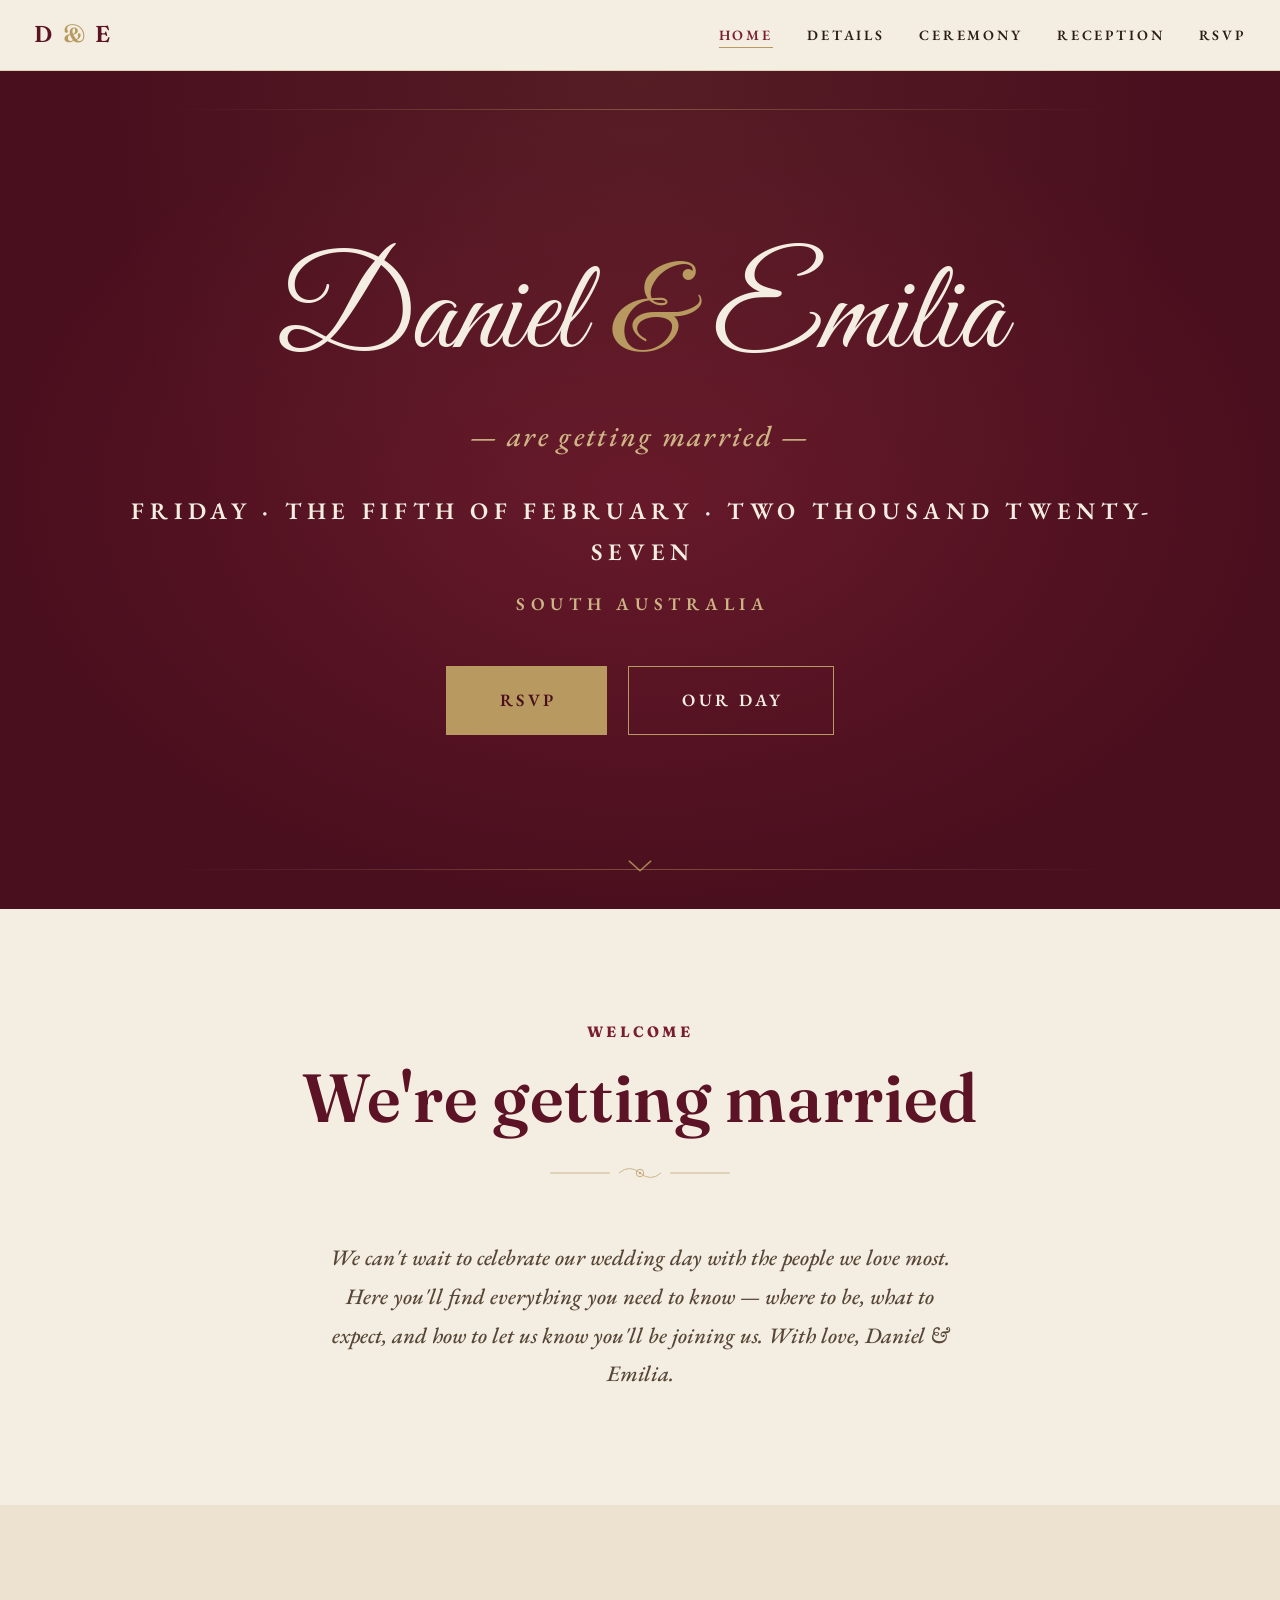
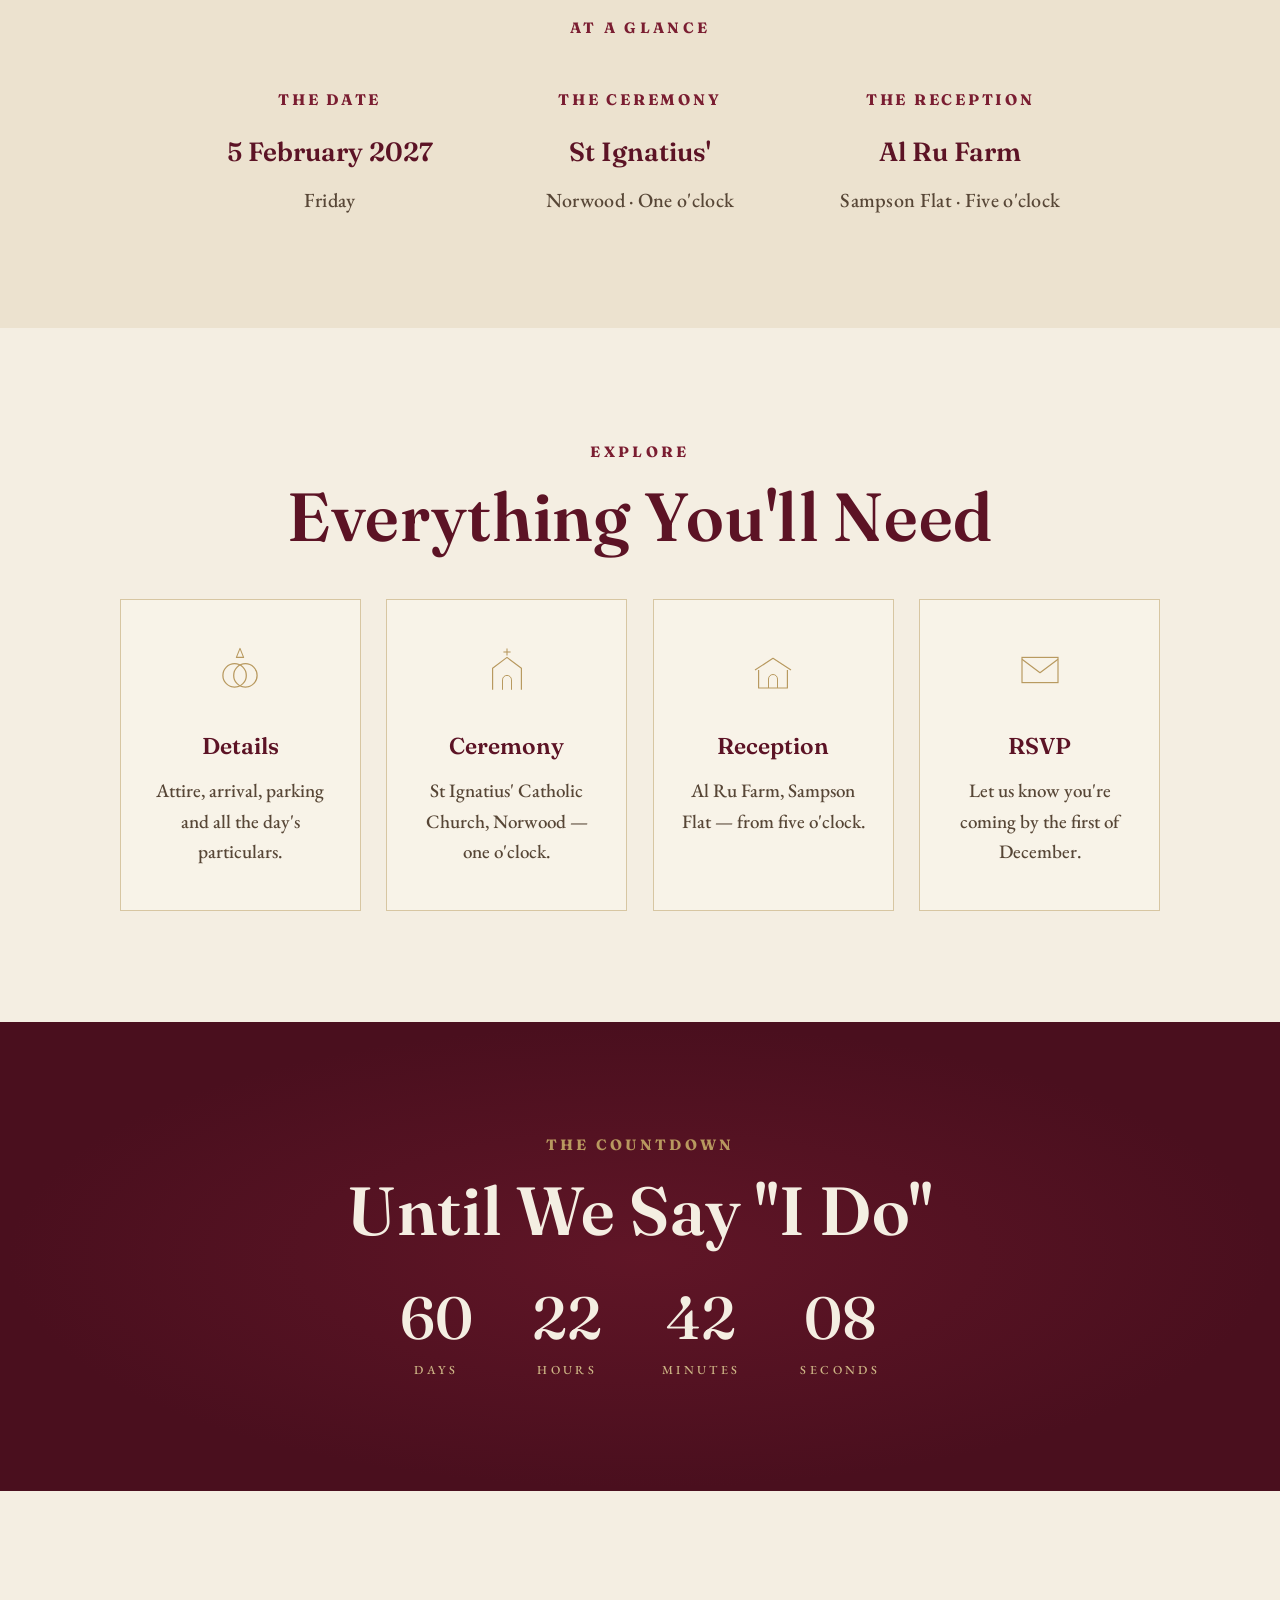
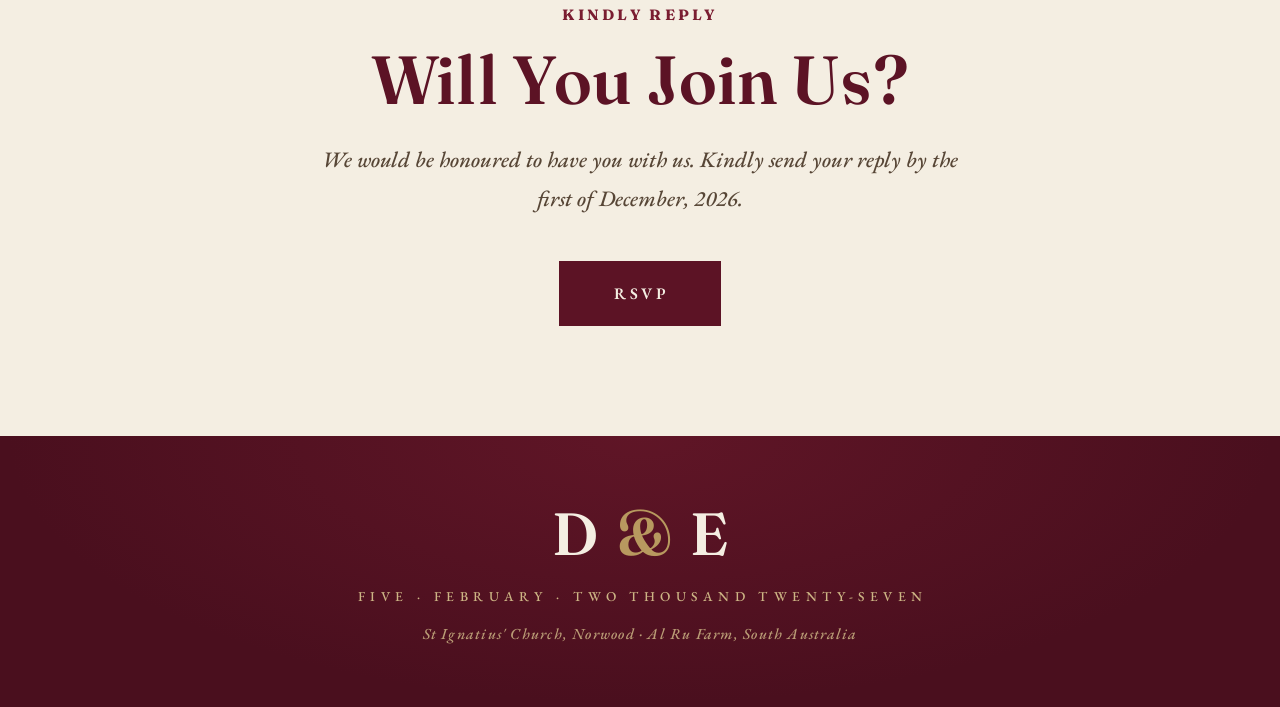
==== commit 888c1e53: "Home: set couple's names in Great Vibes script (rest stays Fraunces/EB Garamond) Co-Authored-By: Cla" ====
--- a/index.html
+++ b/index.html
@@ -7,7 +7,7 @@
   <meta name="description" content="Daniel &amp; Emilia · 5 February 2027 · St Ignatius' Catholic Church, Norwood &amp; Al Ru Farm, South Australia" />
   <link rel="preconnect" href="https://fonts.googleapis.com" />
   <link rel="preconnect" href="https://fonts.gstatic.com" crossorigin />
-  <link href="https://fonts.googleapis.com/css2?family=EB+Garamond:ital,wght@0,400;0,500;0,600;0,700;1,400;1,500&family=Fraunces:ital,opsz,wght@0,9..144,500;0,9..144,600;0,9..144,700;1,9..144,500;1,9..144,600&display=swap" rel="stylesheet" />
+  <link href="https://fonts.googleapis.com/css2?family=EB+Garamond:ital,wght@0,400;0,500;0,600;0,700;1,400;1,500&family=Fraunces:ital,opsz,wght@0,9..144,500;0,9..144,600;0,9..144,700;1,9..144,500;1,9..144,600&family=Great+Vibes&display=swap" rel="stylesheet" />
   <link rel="stylesheet" href="styles.css" />
 </head>
 <body>
--- a/styles.css
+++ b/styles.css
@@ -124,26 +124,26 @@
 .building svg { width: 100%; height: auto; }
 
 .hero-names {
-  font-family: 'Fraunces', serif;
-  font-weight: 600;
-  font-size: clamp(1.9rem, 6.8vw, 6.25rem);
-  line-height: 1.05;
+  font-family: 'Great Vibes', cursive;
+  font-weight: 400;
+  font-size: clamp(2.8rem, 12vw, 7.5rem);
+  line-height: 1.15;
   color: var(--burgundy);
-  text-transform: uppercase;
-  letter-spacing: 0.01em;
+  text-transform: none;
+  letter-spacing: 0;
   white-space: nowrap;
-  margin: 0 auto 1.6rem;
+  margin: 0 auto 1.4rem;
 }
 .hero-names .name { display: inline; }
 .hero-names .amp {
   display: inline;
-  font-family: 'Fraunces', serif;
-  font-style: italic;
+  font-family: 'Great Vibes', cursive;
+  font-style: normal;
   font-weight: 400;
   text-transform: none;
   color: var(--champagne);
-  font-size: 0.6em;
-  margin: 0 0.08em;
+  font-size: 0.95em;
+  margin: 0 0.05em;
 }
 
 .hero-tag {
